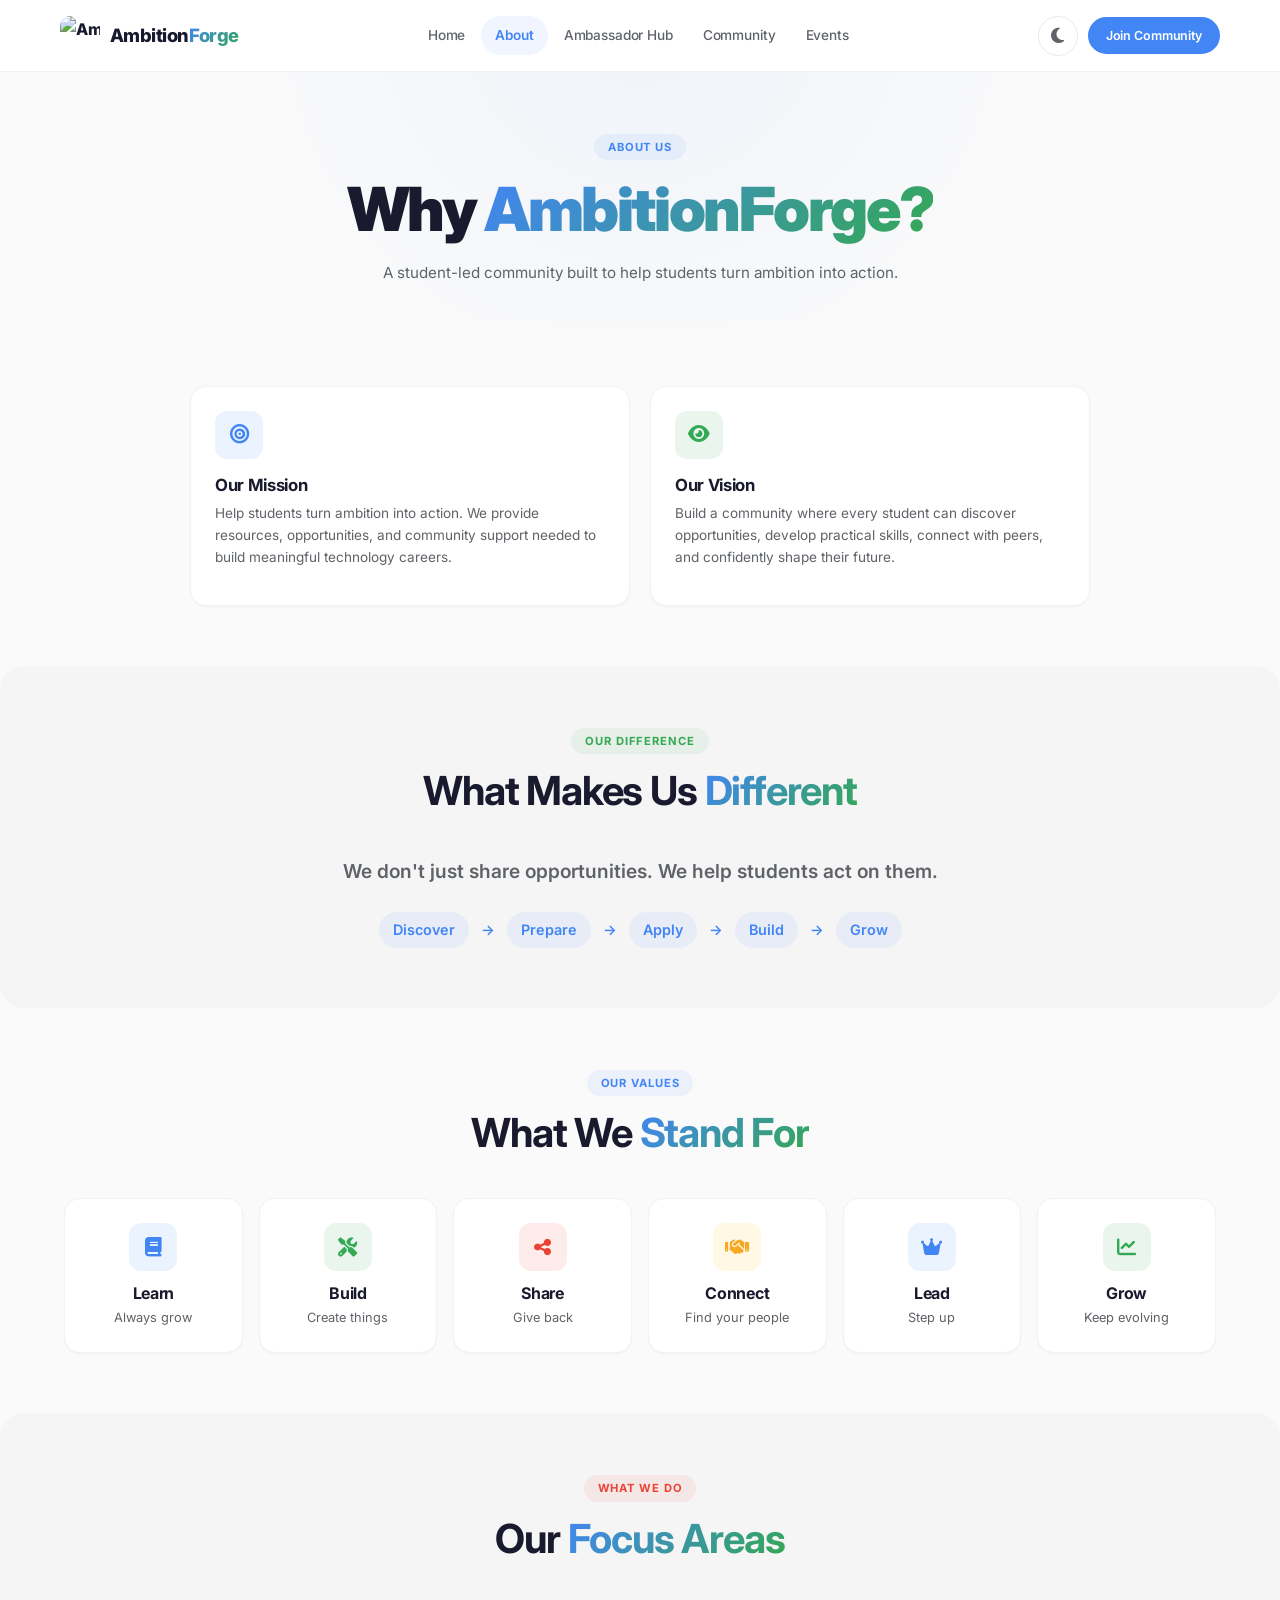
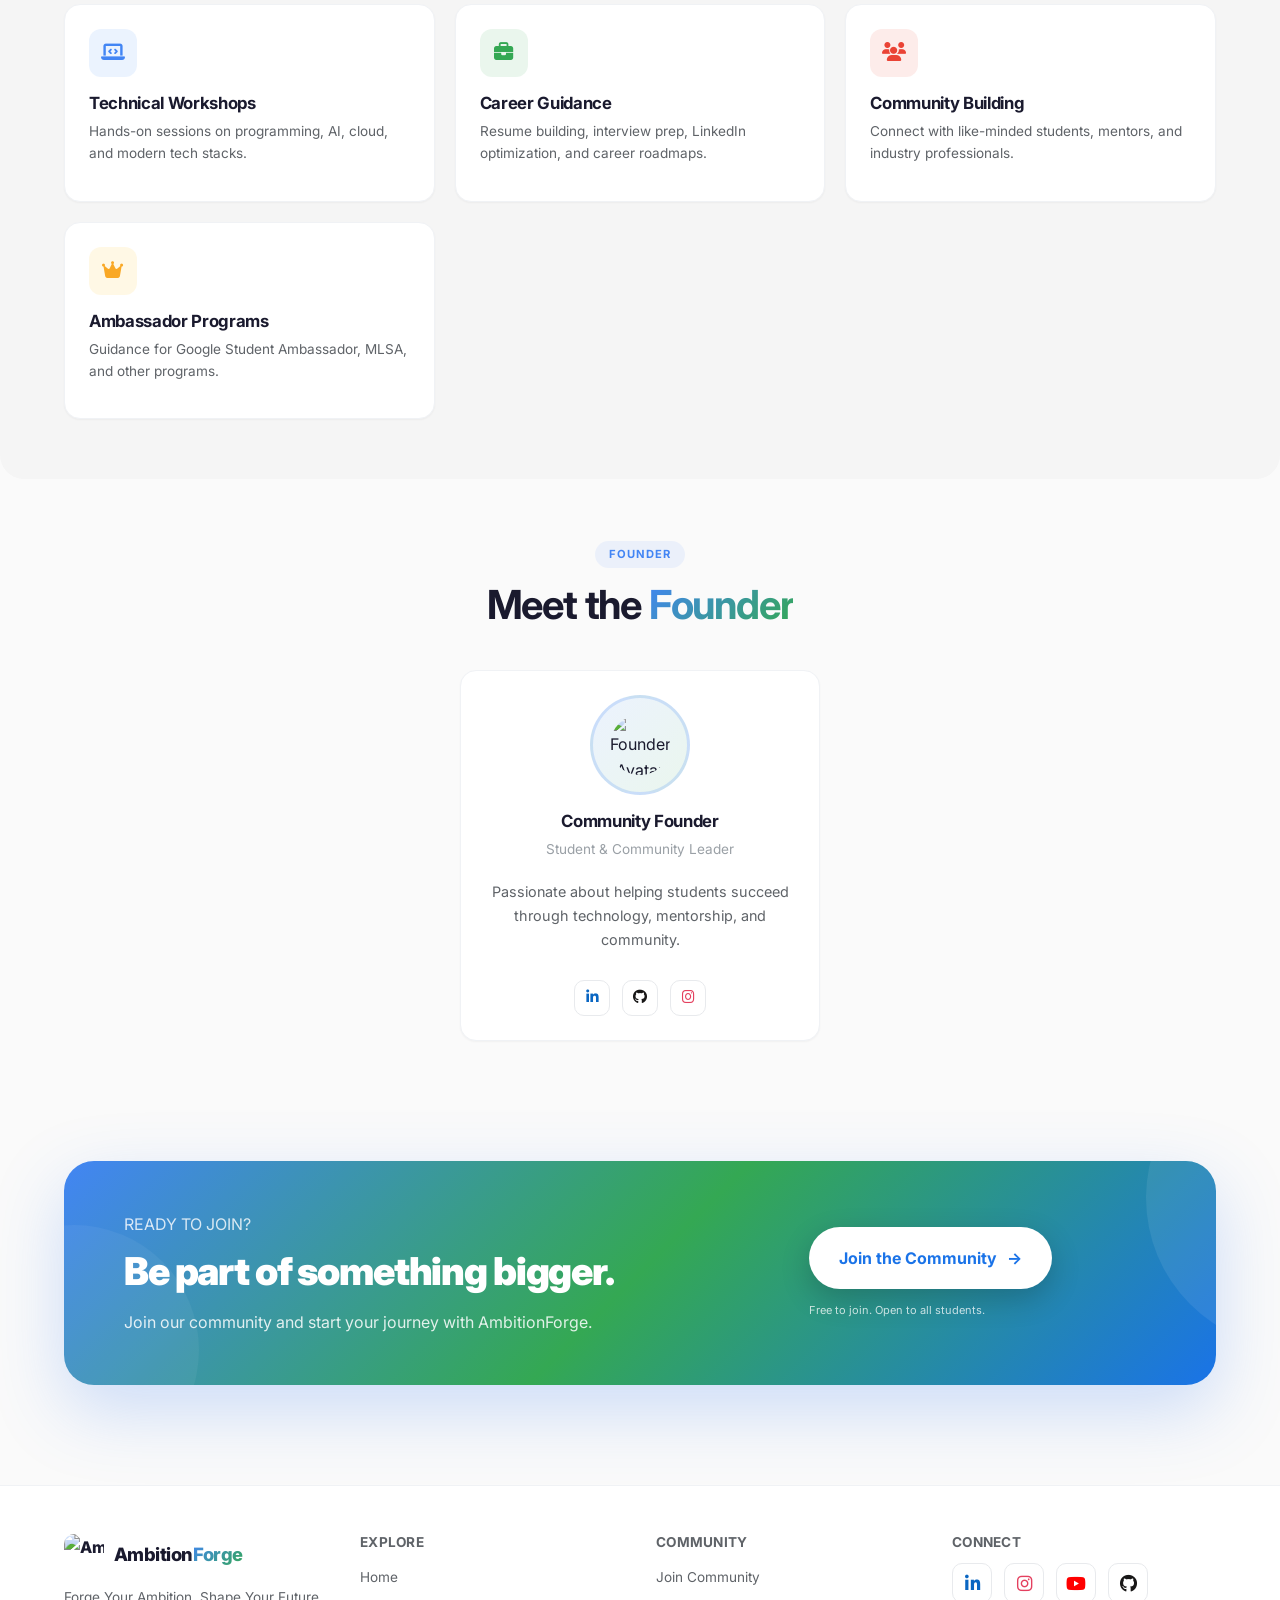
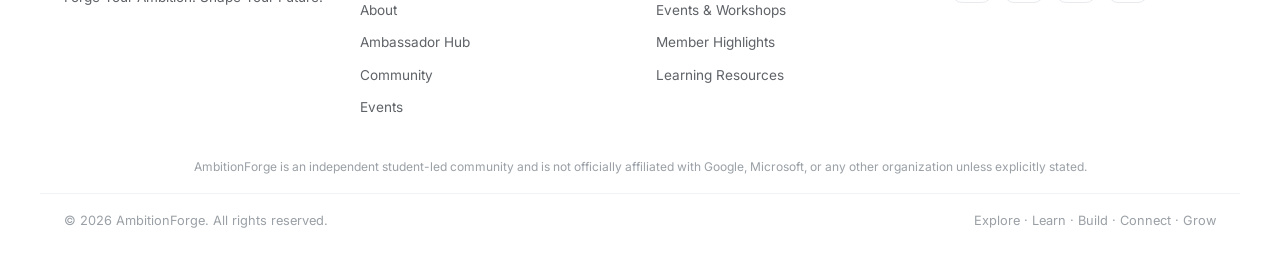
==== about.html @ d86e8b27 "Add files via upload" ====
<!DOCTYPE html>
<html lang="en" data-theme="light">

<head>
    <meta charset="UTF-8">
    <meta name="viewport" content="width=device-width, initial-scale=1.0">

    <!-- SEO Meta Tags -->
    <title>About | AmbitionForge</title>
    <meta name="description"
        content="Learn about AmbitionForge - our mission, vision, values, and how we help students turn ambition into action.">
    <meta name="keywords"
        content="about AmbitionForge, student community mission, technology education, student mentorship, community values">
    <meta name="author" content="AmbitionForge Community">
    <meta name="robots" content="index, follow">
    <meta name="theme-color" content="#4285F4">

    <!-- Open Graph -->
    <meta property="og:type" content="website">
    <meta property="og:title" content="About | AmbitionForge">
    <meta property="og:description" content="Learn about AmbitionForge - our mission, vision, and values.">
    <meta property="og:image" content="assets/logo.svg">
    <meta property="og:url" content="https://ambitionforge.com/about.html">
    <meta property="og:site_name" content="AmbitionForge">

    <!-- Twitter Card -->
    <meta name="twitter:card" content="summary_large_image">
    <meta name="twitter:title" content="About | AmbitionForge">
    <meta name="twitter:description" content="Learn about AmbitionForge - our mission, vision, and values.">
    <meta name="twitter:image" content="assets/logo.svg">

    <link rel="icon" type="image/svg+xml" href="assets/favicon.svg">
    <link rel="preconnect" href="https://fonts.googleapis.com">
    <link rel="preconnect" href="https://fonts.gstatic.com" crossorigin>
    <link href="https://fonts.googleapis.com/css2?family=Inter:wght@300;400;500;600;700;800;900&display=swap"
        rel="stylesheet">
    <link rel="stylesheet" href="https://cdnjs.cloudflare.com/ajax/libs/font-awesome/6.5.0/css/all.min.css">
    <link rel="stylesheet" href="style.css">
</head>

<body>
    <!-- Header -->
    <header class="header" id="header">
        <div class="header-inner">
            <a href="index.html" class="logo">
                <img src="assets/logo.svg" alt="AmbitionForge Logo">
                <span class="logo-text">
                    <span class="ambition">Ambition</span><span class="forge">Forge</span>
                </span>
            </a>
            <nav class="nav-desktop">
                <a href="index.html" class="nav-link">Home</a>
                <a href="about.html" class="nav-link active">About</a>
                <a href="ambassador.html" class="nav-link">Ambassador Hub</a>
                <a href="community.html" class="nav-link">Community</a>
                <a href="events.html" class="nav-link">Events</a>
            </nav>
            <div class="header-actions">
                <button class="theme-toggle" id="themeToggle" aria-label="Toggle theme">
                    <i class="fas fa-moon" id="themeIcon"></i>
                </button>
                <a href="community.html" class="btn btn-primary btn-sm">Join Community</a>
                <button class="hamburger" id="hamburger" aria-label="Toggle menu">
                    <span></span><span></span><span></span>
                </button>
            </div>
        </div>
    </header>

    <!-- Mobile Navigation -->
    <nav class="mobile-nav" id="mobileNav">
        <a href="index.html">Home</a>
        <a href="about.html">About</a>
        <a href="ambassador.html">Ambassador Hub</a>
        <a href="community.html">Community</a>
        <a href="events.html">Events</a>
        <button class="mobile-theme-toggle" id="mobileThemeToggle">
            <span id="mobileThemeText">Dark Mode</span>
            <i class="fas fa-moon" id="mobileThemeIcon"></i>
        </button>
        <a href="community.html" class="mobile-cta">Join Community</a>
    </nav>

    <!-- Main Content -->
    <main>
        <!-- Page Hero -->
        <div class="page-hero">
            <div class="container">
                <span class="section-tag blue">About Us</span>
                <h1>Why <span class="accent">AmbitionForge?</span></h1>
                <p class="section-subtitle">A student-led community built to help students turn ambition into action.
                </p>
            </div>
        </div>

        <!-- Mission & Vision -->
        <section class="section">
            <div class="container">
                <div class="card-grid"
                    style="grid-template-columns: repeat(auto-fit, minmax(300px, 1fr)); max-width: 900px; margin: 0 auto;">
                    <div class="card">
                        <div class="card-icon blue"><i class="fas fa-bullseye"></i></div>
                        <h3>Our Mission</h3>
                        <p>Help students turn ambition into action. We provide resources, opportunities, and community
                            support needed to build meaningful technology careers.</p>
                    </div>
                    <div class="card">
                        <div class="card-icon green"><i class="fas fa-eye"></i></div>
                        <h3>Our Vision</h3>
                        <p>Build a community where every student can discover opportunities, develop practical skills,
                            connect with peers, and confidently shape their future.</p>
                    </div>
                </div>
            </div>
        </section>

        <!-- What Makes Us Different -->
        <section class="section section-soft">
            <div class="container">
                <div class="section-header">
                    <span class="section-tag green">Our Difference</span>
                    <h2 class="section-title">What Makes Us <span class="accent">Different</span></h2>
                </div>
                <div class="text-center">
                    <p class="section-subtitle"
                        style="font-size:1.2rem; font-weight:600; max-width: 700px; margin: 0 auto;">
                        We don't just share opportunities. We help students act on them.
                    </p>
                    <div class="journey-strip mt-24">
                        <span>Discover</span> → <span>Prepare</span> → <span>Apply</span> → <span>Build</span> →
                        <span>Grow</span>
                    </div>
                </div>
            </div>
        </section>

        <!-- Our Values -->
        <section class="section">
            <div class="container">
                <div class="section-header">
                    <span class="section-tag blue">Our Values</span>
                    <h2 class="section-title">What We <span class="accent">Stand For</span></h2>
                </div>
                <div class="values-grid">
                    <div class="card value-card">
                        <div class="card-icon blue"><i class="fas fa-book"></i></div>
                        <h3>Learn</h3>
                        <p>Always grow</p>
                    </div>
                    <div class="card value-card">
                        <div class="card-icon green"><i class="fas fa-tools"></i></div>
                        <h3>Build</h3>
                        <p>Create things</p>
                    </div>
                    <div class="card value-card">
                        <div class="card-icon red"><i class="fas fa-share-alt"></i></div>
                        <h3>Share</h3>
                        <p>Give back</p>
                    </div>
                    <div class="card value-card">
                        <div class="card-icon yellow"><i class="fas fa-handshake"></i></div>
                        <h3>Connect</h3>
                        <p>Find your people</p>
                    </div>
                    <div class="card value-card">
                        <div class="card-icon blue"><i class="fas fa-crown"></i></div>
                        <h3>Lead</h3>
                        <p>Step up</p>
                    </div>
                    <div class="card value-card">
                        <div class="card-icon green"><i class="fas fa-chart-line"></i></div>
                        <h3>Grow</h3>
                        <p>Keep evolving</p>
                    </div>
                </div>
            </div>
        </section>

        <!-- What We Do / Focus Areas -->
        <section class="section section-soft">
            <div class="container">
                <div class="section-header">
                    <span class="section-tag red">What We Do</span>
                    <h2 class="section-title">Our <span class="accent">Focus Areas</span></h2>
                </div>
                <div class="card-grid">
                    <div class="card">
                        <div class="card-icon blue"><i class="fas fa-laptop-code"></i></div>
                        <h3>Technical Workshops</h3>
                        <p>Hands-on sessions on programming, AI, cloud, and modern tech stacks.</p>
                    </div>
                    <div class="card">
                        <div class="card-icon green"><i class="fas fa-briefcase"></i></div>
                        <h3>Career Guidance</h3>
                        <p>Resume building, interview prep, LinkedIn optimization, and career roadmaps.</p>
                    </div>
                    <div class="card">
                        <div class="card-icon red"><i class="fas fa-users"></i></div>
                        <h3>Community Building</h3>
                        <p>Connect with like-minded students, mentors, and industry professionals.</p>
                    </div>
                    <div class="card">
                        <div class="card-icon yellow"><i class="fas fa-crown"></i></div>
                        <h3>Ambassador Programs</h3>
                        <p>Guidance for Google Student Ambassador, MLSA, and other programs.</p>
                    </div>
                </div>
            </div>
        </section>

        <!-- Founder Section -->
        <section class="section">
            <div class="container">
                <div class="section-header">
                    <span class="section-tag blue">Founder</span>
                    <h2 class="section-title">Meet the <span class="accent">Founder</span></h2>
                </div>
                <div class="text-center">
                    <div class="card" style="max-width: 360px; margin: 0 auto; text-align: center;">
                        <div class="founder-avatar">
                            <img src="assets/logo.svg" alt="Founder Avatar">
                        </div>
                        <h3 class="mt-16">Community Founder</h3>
                        <p style="font-size: 0.85rem; color: var(--text-muted);">Student & Community Leader</p>
                        <p style="font-size: 0.9rem; margin-top: 8px;">
                            Passionate about helping students succeed through technology, mentorship, and community.
                        </p>
                        <div class="founder-socials mt-16">
                            <a href="#" class="social-link linkedin" aria-label="LinkedIn"><i
                                    class="fab fa-linkedin-in"></i></a>
                            <a href="#" class="social-link github" aria-label="GitHub"><i class="fab fa-github"></i></a>
                            <a href="#" class="social-link instagram" aria-label="Instagram"><i
                                    class="fab fa-instagram"></i></a>
                        </div>
                    </div>
                </div>
            </div>
        </section>

        <!-- Premium Join CTA -->
        <section class="section">
            <div class="container">
                <div class="premium-join-card">
                    <div class="premium-join-copy">
                        <span class="section-kicker" style="color: rgba(255,255,255,0.8);">READY TO JOIN?</span>
                        <h2>Be part of something bigger.</h2>
                        <p>Join our community and start your journey with AmbitionForge.</p>
                    </div>
                    <div class="premium-join-actions" style="position: relative; z-index: 1;">
                        <a href="community.html" class="premium-join-btn">
                            Join the Community
                            <span class="arrow">→</span>
                        </a>
                        <div class="premium-join-note">Free to join. Open to all students.</div>
                    </div>
                </div>
            </div>
        </section>
    </main>

    <!-- Footer -->
    <footer class="footer">
        <div class="footer-inner">
            <div class="footer-brand">
                <a href="index.html" class="logo">
                    <img src="assets/logo.svg" alt="AmbitionForge Logo">
                    <span class="logo-text">
                        <span class="ambition">Ambition</span><span class="forge">Forge</span>
                    </span>
                </a>
                <p>Forge Your Ambition. Shape Your Future.</p>
            </div>
            <div>
                <h4>Explore</h4>
                <ul class="footer-links">
                    <li><a href="index.html">Home</a></li>
                    <li><a href="about.html">About</a></li>
                    <li><a href="ambassador.html">Ambassador Hub</a></li>
                    <li><a href="community.html">Community</a></li>
                    <li><a href="events.html">Events</a></li>
                </ul>
            </div>
            <div>
                <h4>Community</h4>
                <ul class="footer-links">
                    <li><a href="community.html">Join Community</a></li>
                    <li><a href="events.html">Events & Workshops</a></li>
                    <li><a href="community.html">Member Highlights</a></li>
                    <li><a href="community.html">Learning Resources</a></li>
                </ul>
            </div>
            <div>
                <h4>Connect</h4>
                <div class="footer-socials">
                    <a href="#" class="social-link linkedin" aria-label="LinkedIn"><i
                            class="fab fa-linkedin-in"></i></a>
                    <a href="#" class="social-link instagram" aria-label="Instagram"><i
                            class="fab fa-instagram"></i></a>
                    <a href="#" class="social-link youtube" aria-label="YouTube"><i class="fab fa-youtube"></i></a>
                    <a href="#" class="social-link github" aria-label="GitHub"><i class="fab fa-github"></i></a>
                </div>
            </div>
        </div>
        <div class="footer-disclaimer">
            AmbitionForge is an independent student-led community and is not officially affiliated with Google,
            Microsoft, or any other organization unless explicitly stated.
        </div>
        <div class="footer-bottom">
            <span>&copy; 2026 AmbitionForge. All rights reserved.</span>
            <span>Explore &middot; Learn &middot; Build &middot; Connect &middot; Grow</span>
        </div>
    </footer>

    <!-- Back to Top -->
    <button class="back-to-top" id="backToTop" aria-label="Back to top">
        <i class="fas fa-arrow-up"></i>
    </button>

    <!-- Toast Container -->
    <div class="toast-container" id="toastContainer" aria-live="polite"></div>

    <!-- Modal Container -->
    <div class="modal-overlay" id="modalOverlay" role="dialog" aria-modal="true">
        <div class="modal" id="modalContent">
            <button class="modal-close" id="modalClose" aria-label="Close modal">
                <i class="fas fa-times"></i>
            </button>
            <div id="modalBody"></div>
        </div>
    </div>

    <!-- Pehle events-data.js load karo -->
    <script src="events-data.js"></script>
    <!-- Phir script.js load karo -->
    <script src="script.js"></script>
</body>

</html>
---- style.css ----
/* ============ AmbitionForge - Complete Premium Styles - FINAL ============ */
:root {
    --blue: #4285F4;
    --red: #EA4335;
    --yellow: #FBBC05;
    --green: #34A853;
    --bg: #FAFAFA;
    --surface: #FFFFFF;
    --surface-2: #F5F5F5;
    --text: #1a1a2e;
    --text-secondary: #5f6368;
    --text-muted: #9aa0a6;
    --border: #E8EAED;
    --border-soft: #F0F2F5;
    --shadow-sm: 0 1px 2px rgba(0,0,0,0.04);
    --shadow-md: 0 4px 12px rgba(0,0,0,0.06);
    --shadow-lg: 0 8px 30px rgba(0,0,0,0.08);
    --shadow-xl: 0 16px 48px rgba(0,0,0,0.1);
    --radius-sm: 8px;
    --radius: 16px;
    --radius-lg: 24px;
    --radius-full: 50px;
    --header-h: 72px;
    --header-h-scrolled: 60px;
    --transition: all 0.3s cubic-bezier(0.25,0.46,0.45,0.94);
    --transition-fast: all 0.2s ease;
    --font-sans: 'Inter', -apple-system, BlinkMacSystemFont, sans-serif;
    --max-width: 1200px;
}

[data-theme="dark"] {
    --bg: #0f1117;
    --surface: #181a20;
    --surface-2: #1e2128;
    --text: #e8eaed;
    --text-secondary: #b0b3b8;
    --text-muted: #6b7076;
    --border: #2a2d35;
    --border-soft: #252830;
    --shadow-sm: 0 1px 2px rgba(0,0,0,0.2);
    --shadow-md: 0 4px 12px rgba(0,0,0,0.3);
    --shadow-lg: 0 8px 30px rgba(0,0,0,0.4);
    --shadow-xl: 0 16px 48px rgba(0,0,0,0.5);
}

* { margin: 0; padding: 0; box-sizing: border-box; }
html { scroll-behavior: smooth; scroll-padding-top: 80px; }

body {
    font-family: var(--font-sans);
    background: var(--bg);
    color: var(--text);
    line-height: 1.65;
    overflow-x: hidden;
    min-height: 100vh;
    transition: background-color 0.3s ease, color 0.3s ease;
}

body.no-scroll { overflow: hidden; }
:focus-visible { outline: 3px solid var(--blue); outline-offset: 2px; border-radius: 4px; }
::-webkit-scrollbar { width: 6px; height: 6px; }
::-webkit-scrollbar-track { background: transparent; }
::-webkit-scrollbar-thumb { background: var(--text-muted); border-radius: 3px; }

h1, h2, h3, h4, h5, h6 { font-weight: 700; line-height: 1.25; letter-spacing: -0.02em; color: var(--text); }
h1 { font-size: clamp(2.2rem, 5vw, 3.8rem); font-weight: 900; letter-spacing: -0.04em; }
h2 { font-size: clamp(1.6rem, 3.5vw, 2.5rem); letter-spacing: -0.03em; }
h3 { font-size: clamp(1.1rem, 2.5vw, 1.5rem); letter-spacing: -0.02em; }

a { color: var(--blue); text-decoration: none; transition: var(--transition-fast); }
a:hover { color: #3367d6; }
p { color: var(--text-secondary); font-size: 0.95rem; }
button { font-family: inherit; cursor: pointer; border: none; background: none; }
input, select, textarea { font-family: inherit; font-size: 0.95rem; color: var(--text); }
.container { max-width: var(--max-width); margin: 0 auto; padding: 0 24px; }

/* ============ HEADER ============ */
.header {
    position: fixed;
    top: 0;
    left: 0;
    right: 0;
    z-index: 1000;
    background: var(--surface);
    border-bottom: 1px solid var(--border-soft);
    transition: height 0.3s ease, box-shadow 0.3s ease;
    height: var(--header-h);
    display: flex;
    align-items: center;
}

.header.scrolled { height: var(--header-h-scrolled); box-shadow: var(--shadow-md); }

.header-inner {
    max-width: var(--max-width);
    margin: 0 auto;
    padding: 0 20px;
    display: flex;
    align-items: center;
    justify-content: space-between;
    gap: 16px;
    width: 100%;
    flex-wrap: nowrap;
}

.logo { display: flex; align-items: center; gap: 10px; font-weight: 800; letter-spacing: -0.03em; color: var(--text); text-decoration: none; white-space: nowrap; flex-shrink: 0; }
.logo img { width: 40px; height: 40px; border-radius: 10px; flex-shrink: 0; transition: transform 0.3s ease; }
.logo:hover img { transform: scale(1.1) rotate(-5deg); }

.logo-text { font-weight: 800; font-size: 1.15rem; letter-spacing: -0.03em; white-space: nowrap; display: inline-flex; align-items: baseline; }
.logo-text .ambition { color: var(--text); -webkit-text-fill-color: var(--text); }
.logo-text .forge { background: linear-gradient(135deg, #4285F4 0%, #34A853 100%); -webkit-background-clip: text; -webkit-text-fill-color: transparent; background-clip: text; }
[data-theme="dark"] .logo-text .ambition { color: #e8eaed; -webkit-text-fill-color: #e8eaed; }

.nav-desktop { display: flex; align-items: center; gap: 2px; flex-wrap: nowrap; overflow-x: auto; scrollbar-width: none; }
.nav-desktop::-webkit-scrollbar { display: none; }

.nav-link { padding: 8px 14px; border-radius: var(--radius-full); font-size: 0.85rem; font-weight: 500; color: var(--text-secondary); text-decoration: none; white-space: nowrap; transition: var(--transition-fast); letter-spacing: -0.01em; }
.nav-link:hover { color: var(--text); background: var(--surface-2); }
.nav-link.active { color: var(--blue); background: rgba(66,133,244,0.08); font-weight: 600; }

.header-actions { display: flex; align-items: center; gap: 10px; flex-shrink: 0; }

.theme-toggle { width: 40px; height: 40px; min-width: 40px; border-radius: 50%; display: flex; align-items: center; justify-content: center; color: var(--text-secondary); font-size: 1.1rem; transition: var(--transition-fast); border: 1px solid var(--border); background: var(--surface); }
.theme-toggle:hover { background: var(--surface-2); color: var(--text); border-color: var(--text-muted); }

.btn { display: inline-flex; align-items: center; justify-content: center; gap: 8px; padding: 10px 20px; border-radius: var(--radius-full); font-size: 0.85rem; font-weight: 600; letter-spacing: -0.01em; text-decoration: none; cursor: pointer; transition: var(--transition); border: 2px solid transparent; white-space: nowrap; font-family: inherit; line-height: 1.4; }
.btn-primary { background: var(--blue); color: #ffffff !important; border-color: var(--blue); }
.btn-primary:hover { background: #3367d6; border-color: #3367d6; box-shadow: 0 4px 16px rgba(66,133,244,0.3); transform: translateY(-1px); color: #ffffff !important; }
.btn-outline { background: transparent; color: var(--text); border-color: var(--border); }
.btn-outline:hover { border-color: var(--text-muted); background: var(--surface-2); color: var(--text); transform: translateY(-1px); }
.btn-white { background: #ffffff; color: var(--blue) !important; border-color: #ffffff; box-shadow: 0 10px 25px rgba(32,33,36,0.15); }
.btn-white:hover { background: #f8f9fa; transform: translateY(-2px); color: var(--blue) !important; }
.btn-sm { padding: 8px 16px; font-size: 0.78rem; }
.btn-lg { padding: 14px 28px; font-size: 1rem; }

.hamburger { display: none; flex-direction: column; gap: 4px; padding: 8px; border-radius: 8px; cursor: pointer; z-index: 1001; }
.hamburger span { width: 22px; height: 2.5px; background: var(--text); border-radius: 2px; transition: var(--transition); display: block; }
.hamburger.active span:nth-child(1) { transform: rotate(45deg) translate(4px, 4px); }
.hamburger.active span:nth-child(2) { opacity: 0; }
.hamburger.active span:nth-child(3) { transform: rotate(-45deg) translate(4px, -4px); }

/* ============ MOBILE NAV ============ */
.mobile-nav { display: none; position: fixed; top: var(--header-h); left: 0; right: 0; bottom: 0; background: var(--surface); z-index: 999; padding: 20px; overflow-y: auto; transform: translateX(100%); transition: transform 0.35s cubic-bezier(0.22,1,0.36,1); border-top: 1px solid var(--border-soft); }
.mobile-nav.open { transform: translateX(0); }
.mobile-nav a { display: block; padding: 14px 16px; font-size: 1rem; font-weight: 500; color: var(--text); text-decoration: none; border-radius: var(--radius-sm); transition: var(--transition-fast); margin-bottom: 4px; }
.mobile-nav a:hover, .mobile-nav a.active { background: var(--surface-2); color: var(--blue); }
.mobile-nav .mobile-cta { background: var(--blue); color: #ffffff !important; text-align: center; font-weight: 600; margin-top: 16px; border-radius: var(--radius-full); padding: 14px 16px; }
.mobile-theme-toggle { display: flex; align-items: center; justify-content: space-between; padding: 14px 16px; font-size: 1rem; font-weight: 500; color: var(--text); border-radius: var(--radius-sm); transition: var(--transition-fast); margin-bottom: 4px; cursor: pointer; width: 100%; background: transparent; border: none; }
.mobile-theme-toggle:hover { background: var(--surface-2); color: var(--blue); }

/* ============ HERO ============ */
.hero { padding-top: calc(var(--header-h) + 80px); padding-bottom: 60px; position: relative; overflow: hidden; min-height: 80vh; display: flex; align-items: center; background: radial-gradient(circle at 83% 26%, rgba(66,133,244,0.08), transparent 28%), radial-gradient(circle at 88% 70%, rgba(52,168,83,0.06), transparent 23%); }
[data-theme="dark"] .hero { background: radial-gradient(circle at 83% 26%, rgba(66,133,244,0.06), transparent 28%), radial-gradient(circle at 88% 70%, rgba(52,168,83,0.04), transparent 23%); }

.hero-shapes { position: absolute; inset: 0; pointer-events: none; z-index: 0; overflow: hidden; }
.hero-shape { position: absolute; border-radius: 50%; opacity: 0.06; animation: shapeFloat 12s ease-in-out infinite; }
.hero-shape:nth-child(1) { width: 400px; height: 400px; background: var(--blue); top: -100px; right: -80px; }
.hero-shape:nth-child(2) { width: 300px; height: 300px; background: var(--green); bottom: -60px; left: -50px; animation-delay: -4s; }
.hero-shape:nth-child(3) { width: 180px; height: 180px; background: var(--yellow); top: 30%; right: 20%; animation-delay: -8s; opacity: 0.04; }
.hero-shape:nth-child(4) { width: 120px; height: 120px; background: var(--red); bottom: 15%; left: 30%; animation-delay: -6s; opacity: 0.04; }

@keyframes shapeFloat { 0%, 100% { transform: translateY(0) scale(1); } 50% { transform: translateY(-20px) scale(1.05); } }

.hero .container { position: relative; z-index: 1; }
.hero-grid-enhanced { display: grid; grid-template-columns: 1fr 1fr; gap: 40px; align-items: center; }
.hero-copy { text-align: left; }

.hero-label { display: inline-block; padding: 6px 16px; border-radius: var(--radius-full); font-size: 0.75rem; font-weight: 700; letter-spacing: 0.08em; text-transform: uppercase; background: rgba(66,133,244,0.08); color: var(--blue); margin-bottom: 20px; border: 1px solid rgba(66,133,244,0.15); }
.hero h1 { margin-bottom: 16px; }
.hero h1 .accent { background: linear-gradient(135deg, var(--blue), var(--green)); -webkit-background-clip: text; -webkit-text-fill-color: transparent; background-clip: text; }
.hero-subtitle { font-size: clamp(1rem, 1.5vw, 1.2rem); color: var(--text-secondary); max-width: 550px; margin-bottom: 32px; line-height: 1.7; }
.hero-actions { display: flex; gap: 16px; flex-wrap: wrap; }

.hero-proof { display: flex; align-items: center; gap: 12px; margin-top: 28px; }
.avatar-stack { display: flex; align-items: center; }
.avatar-stack span { width: 34px; height: 34px; border-radius: 50%; display: flex; align-items: center; justify-content: center; color: #fff; font-size: 10px; font-weight: 700; border: 2px solid var(--surface); margin-left: -7px; flex-shrink: 0; }
.avatar-stack span:first-child { margin-left: 0; background: var(--blue); }
.avatar-stack span:nth-child(2) { background: var(--red); }
.avatar-stack span:nth-child(3) { background: var(--green); }
.avatar-stack span:nth-child(4) { background: var(--yellow); color: #202124; width: 38px; font-size: 9px; font-weight: 800; }
.hero-proof strong, .hero-proof small { display: block; }
.hero-proof strong { font-size: 13px; }
.hero-proof small { font-size: 12px; color: var(--text-muted); }

.hero-visual { position: relative; min-height: 500px; display: flex; align-items: center; justify-content: center; }
.orbit { position: absolute; border: 1.5px solid rgba(66,133,244,0.12); border-radius: 50%; width: 440px; height: 440px; transform: rotate(-18deg); pointer-events: none; animation: orbitSlow 20s linear infinite; }
.orbit-b { width: 340px; height: 340px; border-color: rgba(52,168,83,0.1); transform: rotate(26deg); animation: orbitSlow 25s linear infinite reverse; }
@keyframes orbitSlow { from { transform: rotate(0deg); } to { transform: rotate(360deg); } }
[data-theme="dark"] .orbit { border-color: rgba(66,133,244,0.08); }
[data-theme="dark"] .orbit-b { border-color: rgba(52,168,83,0.06); }

.hero-code-card { background: linear-gradient(180deg, #1a1a2e, #202124); border-radius: 20px; padding: 0; color: #f1f3f4; font-family: 'Courier New', monospace; font-size: 15px; line-height: 1.8; max-width: 480px; width: 100%; box-shadow: 0 25px 60px rgba(0,0,0,0.25), 0 0 0 1px rgba(255,255,255,0.08); position: relative; overflow: hidden; z-index: 2; border: none; }
[data-theme="dark"] .hero-code-card { box-shadow: 0 25px 60px rgba(0,0,0,0.5), 0 0 0 1px rgba(255,255,255,0.06); }

.hero-card-top { display: flex; justify-content: space-between; align-items: center; padding: 16px 20px; border-bottom: 1px solid rgba(255,255,255,0.08); font-size: 12px; font-weight: 700; color: #b0b3b8; background: rgba(255,255,255,0.03); }
.hero-card-top span:first-child { display: flex; align-items: center; gap: 8px; color: #e8eaed; font-weight: 600; }
.hero-card-top span:first-child::before { content: ''; width: 8px; height: 8px; border-radius: 50%; background: var(--green); animation: pulse 2s infinite; }
.live-pill { display: flex; align-items: center; gap: 6px; color: var(--green); font-size: 11px; font-weight: 700; letter-spacing: 0.05em; text-transform: uppercase; }
.live-pill i { width: 6px; height: 6px; border-radius: 50%; background: var(--green); animation: pulse 1.5s infinite; }
@keyframes pulse { 0%, 100% { opacity: 1; } 50% { opacity: 0.4; } }

.hero-code-body { padding: 24px 22px; font-size: 14px; line-height: 2; letter-spacing: 0.02em; }
.code-blue { color: #8ab4f8; font-weight: 500; }
.code-red { color: #f28b82; }
.code-yellow { color: #fdd663; font-weight: 600; }
.code-green { color: #81c995; font-weight: 500; }
.code-operator { color: #dadce0; }
.code-indent { padding-left: 28px; }
.code-blank { height: 12px; }

.hero-card-bottom { display: flex; align-items: center; gap: 6px; padding: 12px 20px; font-size: 11px; color: #9aa0a6; border-top: 1px solid rgba(255,255,255,0.08); background: rgba(255,255,255,0.03); }
.mini-dot { width: 6px; height: 6px; border-radius: 50%; display: inline-block; }
.mini-dot.blue { background: var(--blue); }
.mini-dot.red { background: var(--red); }
.mini-dot.yellow { background: var(--yellow); }
.mini-dot.green { background: var(--green); }
.sync-text { margin-left: auto; font-weight: 500; color: #80868b; letter-spacing: 0.02em; }

.floating-card { position: absolute; display: flex; align-items: center; gap: 12px; background: var(--surface); border: 1px solid var(--border); border-radius: 14px; padding: 12px 14px; box-shadow: 0 10px 30px rgba(0,0,0,0.12), 0 2px 8px rgba(0,0,0,0.06); min-width: 190px; z-index: 3; animation: floatCard 5s ease-in-out infinite; backdrop-filter: blur(10px); }
[data-theme="dark"] .floating-card { background: rgba(30, 33, 40, 0.95); border-color: rgba(255,255,255,0.1); box-shadow: 0 10px 30px rgba(0,0,0,0.4); }
.floating-card-top { top: 12%; left: -2%; }
.floating-card-bottom { bottom: 10%; right: -2%; animation-delay: -2.5s; }
@keyframes floatCard { 0%, 100% { transform: translateY(0px); } 50% { transform: translateY(-10px); } }

.float-icon { width: 36px; height: 36px; border-radius: 10px; display: flex; align-items: center; justify-content: center; font-weight: 700; flex-shrink: 0; font-size: 14px; }
.float-icon.green { background: linear-gradient(135deg, #34a853, #2d8e47); color: #fff; box-shadow: 0 4px 12px rgba(52,168,83,0.3); }
.float-icon.blue { background: linear-gradient(135deg, #4285F4, #1a73e8); color: #fff; box-shadow: 0 4px 12px rgba(66,133,244,0.3); }

.floating-card strong { font-size: 12px; color: var(--text); display: block; font-weight: 700; letter-spacing: -0.01em; }
.floating-card span { font-size: 10px; color: var(--text-muted); display: block; margin-top: 1px; }

.floating-badge { position: absolute; bottom: -2%; left: 6%; background: linear-gradient(135deg, #4285F4, #34A853); color: #fff; border-radius: 999px; padding: 10px 16px; font-size: 11px; font-weight: 700; letter-spacing: 0.03em; transform: rotate(-3deg); z-index: 4; box-shadow: 0 8px 20px rgba(66,133,244,0.3); border: 2px solid rgba(255,255,255,0.3); }

/* ============ PAGE HERO ============ */
.page-hero { padding-top: calc(var(--header-h) + 60px); padding-bottom: 40px; text-align: center; background: radial-gradient(circle at 50% 0%, rgba(66,133,244,0.06), transparent 60%); }
.page-hero h1 { margin-bottom: 8px; }
.page-hero .accent { background: linear-gradient(135deg, var(--blue), var(--green)); -webkit-background-clip: text; -webkit-text-fill-color: transparent; background-clip: text; }
.page-hero .section-subtitle { margin-top: 12px; }

/* ============ STATS ============ */
.stats-strip { border-top: 1px solid var(--border-soft); border-bottom: 1px solid var(--border-soft); background: var(--surface); padding: 0; }
.stats-grid-enhanced { display: grid; grid-template-columns: repeat(4, 1fr); gap: 0; max-width: 1000px; margin: 0 auto; padding: 40px 20px; }
.stats-grid-enhanced div { text-align: center; position: relative; padding: 10px 20px; }
.stats-grid-enhanced div:not(:last-child)::after { content: ''; position: absolute; right: 0; top: 50%; transform: translateY(-50%); width: 1px; height: 50px; background: var(--border); }
.stats-grid-enhanced strong { font-size: 42px; letter-spacing: -0.04em; font-weight: 900; color: var(--text); line-height: 1.1; font-family: var(--font-sans); display: inline-flex; align-items: baseline; justify-content: center; }
.stats-grid-enhanced strong .plus { font-size: 28px; font-weight: 700; color: var(--blue); margin-left: 2px; line-height: 1; display: inline-block; }
.stats-grid-enhanced strong.text-value { font-size: 22px; font-weight: 800; letter-spacing: -0.02em; color: var(--blue); text-transform: none; }
.stats-grid-enhanced span { font-size: 11px; color: var(--text-muted); font-weight: 500; display: block; margin-top: 6px; letter-spacing: 0.08em; text-transform: uppercase; }

/* ============ SECTIONS ============ */
.section { padding: 60px 0; }
.section-soft { background: var(--surface-2); border-radius: var(--radius-lg); }
.section-header { text-align: center; margin-bottom: 40px; }
.section-tag { display: inline-block; padding: 4px 14px; border-radius: var(--radius-full); font-size: 0.7rem; font-weight: 700; letter-spacing: 0.08em; text-transform: uppercase; margin-bottom: 12px; }
.section-tag.blue { background: rgba(66,133,244,0.08); color: var(--blue); }
.section-tag.green { background: rgba(52,168,83,0.08); color: var(--green); }
.section-tag.red { background: rgba(234,67,53,0.08); color: var(--red); }
.section-tag.yellow { background: rgba(251,188,5,0.1); color: #f9a825; }
.section-title { margin-bottom: 8px; }
.section-title .accent { background: linear-gradient(135deg, var(--blue), var(--green)); -webkit-background-clip: text; -webkit-text-fill-color: transparent; background-clip: text; }
.section-subtitle { max-width: 580px; margin: 0 auto; color: var(--text-secondary); font-size: 0.95rem; }
.section-topline { display: flex; align-items: end; justify-content: space-between; gap: 20px; margin-bottom: 34px; }
.section-topline .section-title { margin-bottom: 0; }
.text-link { display: inline-flex; gap: 9px; align-items: center; margin-top: 8px; color: var(--blue); font-size: 14px; font-weight: 700; text-decoration: none; }
.text-link:hover { color: #3367d6; }
.journey-strip { display: flex; align-items: center; justify-content: center; gap: 12px; flex-wrap: wrap; font-weight: 600; font-size: 0.9rem; color: var(--blue); }
.journey-strip span { padding: 6px 14px; background: rgba(66, 133, 244, 0.08); border-radius: var(--radius-full); color: var(--blue); }

/* ============ CARDS ============ */
.card-grid { display: grid; grid-template-columns: repeat(auto-fill, minmax(280px, 1fr)); gap: 20px; }
.card { background: var(--surface); border: 1px solid var(--border-soft); border-radius: var(--radius); padding: 24px; transition: var(--transition); box-shadow: var(--shadow-sm); position: relative; display: flex; flex-direction: column; }
.card:hover { box-shadow: var(--shadow-lg); border-color: rgba(66, 133, 244, 0.3); transform: translateY(-4px); }
[data-theme="dark"] .card:hover { box-shadow: 0 8px 30px rgba(66, 133, 244, 0.15); border-color: rgba(66, 133, 244, 0.3); }
.card-icon { width: 48px; height: 48px; border-radius: 12px; display: flex; align-items: center; justify-content: center; font-size: 1.2rem; margin-bottom: 16px; flex-shrink: 0; }
.card-icon.blue { background: rgba(66,133,244,0.1); color: var(--blue); }
.card-icon.green { background: rgba(52,168,83,0.1); color: var(--green); }
.card-icon.red { background: rgba(234,67,53,0.1); color: var(--red); }
.card-icon.yellow { background: rgba(251,188,5,0.1); color: #f9a825; }
.card h3 { font-size: 1.05rem; margin-bottom: 6px; }
.card p { font-size: 0.85rem; margin-bottom: 12px; flex-grow: 1; }

.empty-state { text-align: center; padding: 60px 20px; color: var(--text-muted); background: var(--surface); border: 1px dashed var(--border); border-radius: var(--radius); width: 100%; }
.empty-state i { font-size: 3rem; margin-bottom: 16px; opacity: 0.5; color: var(--blue); }
.empty-state h3 { font-size: 1.3rem; margin-bottom: 8px; color: var(--text-secondary); }
.empty-state p { font-size: 0.9rem; color: var(--text-muted); }

/* ============ COMMUNITY ============ */
.community-grid { display: flex; flex-wrap: wrap; justify-content: center; gap: 24px; max-width: 900px; margin: 0 auto; }
.community-card { flex: 1 1 300px; max-width: 380px; min-width: 280px; display: flex; flex-direction: column; gap: 12px; background: var(--surface); border: 1px solid var(--border-soft); border-radius: var(--radius); padding: 28px; transition: var(--transition); box-shadow: var(--shadow-sm); }
.community-card:hover { box-shadow: var(--shadow-lg); border-color: var(--blue); transform: translateY(-4px); }
[data-theme="dark"] .community-card:hover { box-shadow: 0 8px 30px rgba(66, 133, 244, 0.2); border-color: rgba(66, 133, 244, 0.4); }
.community-card-header { display: flex; align-items: center; gap: 14px; margin-bottom: 4px; }
.af-logo-container { width: 52px; height: 52px; border-radius: 12px; flex-shrink: 0; display: flex; align-items: center; justify-content: center; background: rgba(66, 133, 244, 0.08); }
.af-logo-container img { width: 40px; height: 40px; border-radius: 8px; }
.cracked-card { border: 2px solid rgba(26, 26, 46, 0.15); background: linear-gradient(135deg, #f8f9fa, #eef0f5); }
[data-theme="dark"] .cracked-card { border-color: rgba(138, 180, 248, 0.2); background: linear-gradient(135deg, #1a1a2e, #181a20); }
.cracked-card:hover { border-color: #4285F4; box-shadow: 0 8px 30px rgba(66, 133, 244, 0.25); }
[data-theme="dark"] .cracked-card:hover { border-color: rgba(138, 180, 248, 0.5); box-shadow: 0 8px 30px rgba(138, 180, 248, 0.2); }
.cracked-card h3 { color: #1a1a2e; }
[data-theme="dark"] .cracked-card h3 { color: #e8eaed; }
.cracked-logo-container { width: 52px; height: 52px; border-radius: 12px; flex-shrink: 0; display: flex; align-items: center; justify-content: center; background: #1a1a2e; overflow: hidden; }
.cracked-logo-container img { width: 100%; height: 100%; object-fit: cover; border-radius: 12px; }
.community-type { display: inline-block; font-size: 0.7rem; font-weight: 700; letter-spacing: 0.05em; text-transform: uppercase; padding: 3px 10px; border-radius: var(--radius-full); margin-top: 4px; }
.community-type.af-type { color: var(--blue); background: rgba(66, 133, 244, 0.08); }
.community-type.cracked-type { color: #4285F4; background: rgba(66, 133, 244, 0.1); }
.community-meta { display: flex; gap: 16px; flex-wrap: wrap; font-size: 0.8rem; color: var(--text-muted); margin-bottom: 12px; }
.community-meta span { display: flex; align-items: center; gap: 6px; }
.community-join-btn { background: var(--blue); color: #ffffff !important; border: 2px solid var(--blue); width: 100%; display: inline-flex; align-items: center; justify-content: center; gap: 8px; padding: 12px 20px; border-radius: var(--radius-full); font-size: 0.85rem; font-weight: 600; text-decoration: none; cursor: pointer; transition: var(--transition); font-family: inherit; }
.community-join-btn:hover { background: #3367d6; border-color: #3367d6; box-shadow: 0 4px 16px rgba(66, 133, 244, 0.3); transform: translateY(-2px); color: #ffffff !important; }
.af-gradient-text { font-weight: 800; display: inline-flex; }
.af-gradient-text .ambition { color: var(--text); -webkit-text-fill-color: var(--text); }
.af-gradient-text .forge { background: linear-gradient(135deg, #4285F4 0%, #34A853 100%); -webkit-background-clip: text; -webkit-text-fill-color: transparent; background-clip: text; }
[data-theme="dark"] .af-gradient-text .ambition { color: #e8eaed; -webkit-text-fill-color: #e8eaed; }

.values-grid { display: grid; grid-template-columns: repeat(auto-fill, minmax(160px, 1fr)); gap: 16px; }
.value-card { text-align: center; display: flex; flex-direction: column; align-items: center; justify-content: center; padding: 24px 16px; min-height: 140px; }
.value-card .card-icon { margin-bottom: 12px; margin-left: auto; margin-right: auto; }
.value-card h3 { margin-bottom: 4px; font-size: 1rem; }
.value-card p { font-size: 0.8rem; margin-bottom: 0; flex-grow: 0; }

/* ============ ROADMAP ============ */
.roadmap { display: flex; flex-wrap: wrap; gap: 10px; justify-content: center; align-items: stretch; max-width: 900px; margin: 0 auto; }
.roadmap-step { background: var(--surface); border: 1px solid var(--border-soft); border-radius: var(--radius); padding: 18px 14px; text-align: center; min-width: 110px; flex: 1; max-width: 130px; transition: var(--transition); display: flex; flex-direction: column; align-items: center; }
.roadmap-step:hover { box-shadow: var(--shadow-md); transform: translateY(-2px); border-color: rgba(66,133,244,0.3); }
.roadmap-step .step-num { width: 28px; height: 28px; border-radius: 50%; background: var(--blue); color: #fff; display: flex; align-items: center; justify-content: center; font-size: 0.8rem; font-weight: 700; margin: 0 auto 8px; flex-shrink: 0; }
.roadmap-step h4 { font-size: 0.8rem; margin-bottom: 2px; color: var(--text); }
.roadmap-step p { font-size: 0.65rem; color: var(--text-muted); margin-bottom: 0; flex-grow: 0; }
.roadmap-arrow { color: var(--text-muted); font-size: 1rem; flex-shrink: 0; display: flex; align-items: center; }

/* ============ PREMIUM JOIN ============ */
.premium-join-card { display: grid; grid-template-columns: 1.3fr 0.7fr; align-items: center; gap: 40px; padding: 50px 60px; border-radius: 30px; background: linear-gradient(135deg, #4285F4 0%, #34A853 50%, #1a73e8 100%); color: #fff; box-shadow: 0 25px 70px rgba(66, 133, 244, 0.25); position: relative; overflow: hidden; }
.premium-join-card::before { content: ''; position: absolute; top: -50%; right: -20%; width: 300px; height: 300px; border-radius: 50%; background: rgba(255, 255, 255, 0.08); }
.premium-join-card::after { content: ''; position: absolute; bottom: -40%; left: -10%; width: 250px; height: 250px; border-radius: 50%; background: rgba(255, 255, 255, 0.05); }
.premium-join-copy h2 { color: #fff; margin: 10px 0 14px; font-size: clamp(1.8rem, 3vw, 2.5rem); font-weight: 900; letter-spacing: -0.03em; }
.premium-join-copy p { color: rgba(255, 255, 255, 0.85); max-width: 500px; font-size: 1rem; }
.premium-join-btn { display: inline-flex; align-items: center; justify-content: center; gap: 10px; padding: 16px 28px; border-radius: var(--radius-full); font-size: 1rem; font-weight: 700; background: #ffffff; color: #1a73e8 !important; text-decoration: none; box-shadow: 0 10px 30px rgba(0, 0, 0, 0.2); transition: var(--transition); position: relative; z-index: 1; border: 2px solid rgba(255, 255, 255, 0.3); }
.premium-join-btn:hover { background: #f8f9fa; transform: translateY(-3px); box-shadow: 0 15px 40px rgba(0, 0, 0, 0.3); color: #1557b0 !important; }
.premium-join-btn .arrow { display: inline-flex; transition: transform 0.3s ease; }
.premium-join-btn:hover .arrow { transform: translateX(4px); }
.premium-join-note { font-size: 11px; color: rgba(255, 255, 255, 0.75); margin-top: 12px; max-width: 300px; position: relative; z-index: 1; }

/* ============ FAQ ============ */
.faq-list { max-width: 800px; margin: 0 auto; display: flex; flex-direction: column; gap: 12px; }
.faq-item { background: var(--surface); border: 1px solid var(--border-soft); border-radius: var(--radius); overflow: hidden; transition: var(--transition); }
.faq-item:hover { border-color: var(--border); box-shadow: var(--shadow-sm); }
.faq-item.active { border-color: rgba(66, 133, 244, 0.3); box-shadow: var(--shadow-md); }
.faq-question { padding: 18px 20px; cursor: pointer; font-weight: 600; display: flex; justify-content: space-between; align-items: center; font-size: 0.95rem; transition: var(--transition-fast); color: var(--text); gap: 16px; }
.faq-question:hover { color: var(--blue); }
.faq-icon { font-size: 1rem; font-weight: 400; color: var(--text-muted); transition: transform 0.3s ease, background 0.3s ease, color 0.3s ease; flex-shrink: 0; width: 24px; height: 24px; display: flex; align-items: center; justify-content: center; background: var(--surface-2); border-radius: 50%; }
.faq-item.active .faq-icon { transform: rotate(45deg); background: var(--blue); color: #fff; }
.faq-answer { max-height: 0; overflow: hidden; transition: max-height 0.4s ease, padding 0.3s ease; padding: 0 20px; }
.faq-item.active .faq-answer { max-height: 200px; padding: 0 20px 18px; }
.faq-answer p { font-size: 0.85rem; color: var(--text-muted); margin-bottom: 0; }

/* ============ EVENT GRID ============ */
.event-grid-poster {
    display: grid;
    grid-template-columns: repeat(2, 1fr);
    gap: 18px;
    max-width: 900px;
    margin: 0 auto;
}

.event-grid-poster.single-event {
    grid-template-columns: 1fr !important;
    max-width: 650px !important;
}

.event-grid-poster .empty-state {
    grid-column: 1 / -1;
}

/* ============ EVENT CARD ============ */
.event-card-poster {
    display: flex;
    flex-direction: column;
    gap: 0;
    background: var(--surface);
    border: 1px solid var(--border-soft);
    border-radius: 16px;
    overflow: hidden;
    transition: var(--transition);
    box-shadow: var(--shadow-sm);
}

.event-card-poster:hover {
    box-shadow: var(--shadow-lg);
    border-color: rgba(66, 133, 244, 0.3);
    transform: translateY(-3px);
}

[data-theme="dark"] .event-card-poster:hover {
    border-color: rgba(66, 133, 244, 0.4);
    box-shadow: 0 8px 30px rgba(66, 133, 244, 0.2);
}

.event-poster-section {
    position: relative;
    width: 100%;
    height: 200px;
    background: var(--surface-2);
    overflow: hidden;
    cursor: pointer;
}

.event-poster-section img {
    width: 100%;
    height: 100%;
    object-fit: cover;
    object-position: center;
    display: block;
}

.event-poster-placeholder {
    width: 100%;
    height: 100%;
    background: linear-gradient(135deg, rgba(66,133,244,0.06), rgba(52,168,83,0.06));
    display: flex;
    align-items: center;
    justify-content: center;
    font-size: 2rem;
    color: var(--blue);
}

.event-status-badge {
    position: absolute;
    top: 10px;
    left: 10px;
    padding: 4px 12px;
    border-radius: var(--radius-full);
    font-size: 0.6rem;
    font-weight: 700;
    letter-spacing: 0.05em;
    text-transform: uppercase;
    z-index: 2;
}

.event-status-badge.upcoming { background: var(--green); color: #fff; }
.event-status-badge.past { background: var(--text-muted); color: #fff; }

.event-card-body {
    padding: 16px 18px;
    display: flex;
    flex-direction: column;
    gap: 5px;
    flex-grow: 1;
}

.event-card-body .tag {
    display: inline-block;
    border-radius: var(--radius-full);
    padding: 3px 8px;
    font-size: 0.6rem;
    font-weight: 700;
    letter-spacing: 0.05em;
    text-transform: uppercase;
    align-self: flex-start;
    margin-bottom: 2px;
}

.event-card-body .tag-blue { background: rgba(66, 133, 244, 0.12); color: #4285F4; border: 1px solid rgba(66, 133, 244, 0.2); }
.event-card-body .tag-green { background: rgba(52, 168, 83, 0.12); color: #34A853; border: 1px solid rgba(52, 168, 83, 0.2); }
.event-card-body .tag-red { background: rgba(234, 67, 53, 0.12); color: #EA4335; border: 1px solid rgba(234, 67, 53, 0.2); }
.event-card-body .tag-yellow { background: rgba(251, 188, 5, 0.12); color: #F9A825; border: 1px solid rgba(251, 188, 5, 0.2); }

[data-theme="dark"] .event-card-body .tag-blue { background: rgba(66, 133, 244, 0.15); color: #8ab4f8; border-color: rgba(66, 133, 244, 0.3); }
[data-theme="dark"] .event-card-body .tag-green { background: rgba(52, 168, 83, 0.15); color: #81c995; border-color: rgba(52, 168, 83, 0.3); }
[data-theme="dark"] .event-card-body .tag-red { background: rgba(234, 67, 53, 0.15); color: #f28b82; border-color: rgba(234, 67, 53, 0.3); }
[data-theme="dark"] .event-card-body .tag-yellow { background: rgba(251, 188, 5, 0.15); color: #fdd663; border-color: rgba(251, 188, 5, 0.3); }

.event-card-body h3 {
    font-size: 1rem;
    font-weight: 800;
    letter-spacing: -0.02em;
    margin: 0;
    color: var(--text);
    line-height: 1.3;
}

.event-card-body .event-description {
    font-size: 0.78rem;
    color: var(--text-secondary);
    line-height: 1.5;
    margin: 2px 0 4px;
    flex-grow: 1;
}

.event-details-row {
    display: flex;
    flex-wrap: wrap;
    gap: 4px;
    margin: 4px 0;
}

.event-detail-chip {
    display: inline-flex;
    align-items: center;
    gap: 4px;
    font-size: 0.7rem;
    font-weight: 400;
    color: var(--text-secondary);
    padding: 3px 8px;
    background: var(--surface-2);
    border-radius: var(--radius-full);
    white-space: nowrap;
}

.event-detail-chip i { color: var(--blue); font-size: 0.65rem; flex-shrink: 0; }

.event-divider {
    height: 1px;
    background: var(--border-soft);
    margin: 5px 0;
}

.event-form-details { margin: 4px 0; }
.event-form-section { display: flex; flex-direction: column; gap: 5px; }
.event-form-label {
    font-size: 0.75rem;
    font-weight: 700;
    color: var(--text-muted);
    text-transform: uppercase;
    letter-spacing: 0.05em;
    margin-bottom: 3px;
}
.event-form-item {
    display: flex;
    align-items: center;
    gap: 6px;
    flex-wrap: wrap;
}
.event-form-chip {
    display: inline-flex;
    align-items: center;
    gap: 5px;
    font-size: 0.85rem;
    font-weight: 600;
    color: var(--text);
    white-space: nowrap;
    overflow: hidden;
    text-overflow: ellipsis;
    max-width: calc(100% - 32px);
}
.event-form-chip i { color: var(--blue); font-size: 0.75rem; flex-shrink: 0; }

.copy-btn {
    width: 28px;
    height: 28px;
    border-radius: 50%;
    display: flex;
    align-items: center;
    justify-content: center;
    border: 1px solid var(--border);
    background: var(--surface);
    color: var(--text-muted);
    font-size: 0.7rem;
    cursor: pointer;
    transition: var(--transition-fast);
    flex-shrink: 0;
}
.copy-btn:hover {
    background: var(--blue);
    color: #fff;
    border-color: var(--blue);
    transform: scale(1.1);
}

.event-card-footer {
    display: flex;
    align-items: center;
    justify-content: space-between;
    gap: 8px;
    margin-top: auto;
    padding-top: 8px;
    border-top: 1px solid var(--border-soft);
}
.event-organizer {
    display: flex;
    align-items: center;
    gap: 4px;
    font-size: 0.7rem;
    font-weight: 600;
    color: var(--text-secondary);
    white-space: nowrap;
    overflow: hidden;
    text-overflow: ellipsis;
}
.event-organizer i { color: var(--green); flex-shrink: 0; }

/* Enroll Button - Full Width (Phone Style on All Devices) */
.enroll-btn {
    display: inline-flex;
    align-items: center;
    justify-content: center;
    gap: 4px;
    padding: 8px 16px;
    border-radius: var(--radius-full);
    background: var(--blue);
    color: #fff !important;
    font-size: 0.75rem;
    font-weight: 700;
    text-decoration: none;
    transition: var(--transition-fast);
    border: 2px solid var(--blue);
    white-space: nowrap;
    flex-shrink: 0;
    width: 100%;
}
.enroll-btn:hover {
    background: #3367d6;
    border-color: #3367d6;
    box-shadow: 0 3px 12px rgba(66, 133, 244, 0.3);
    transform: translateY(-1px);
    color: #fff !important;
}
.enroll-btn.completed {
    background: var(--surface-2);
    color: var(--text-muted) !important;
    border-color: var(--border);
    cursor: default;
    width: 100%;
}
.enroll-btn.completed:hover {
    background: var(--surface-2);
    border-color: var(--border);
    box-shadow: none;
    transform: none;
    color: var(--text-muted) !important;
}

/* Event Card Footer - Stack Layout */
.event-card-footer {
    display: flex;
    flex-direction: column;
    gap: 8px;
    margin-top: auto;
    padding-top: 8px;
    border-top: 1px solid var(--border-soft);
}
.event-organizer {
    display: flex;
    align-items: center;
    justify-content: center;
    gap: 4px;
    font-size: 0.7rem;
    font-weight: 600;
    color: var(--text-secondary);
    white-space: nowrap;
    overflow: hidden;
    text-overflow: ellipsis;
}

.poster-modal {
    position: fixed;
    inset: 0;
    z-index: 2000;
    background: rgba(0, 0, 0, 0.92);
    display: flex;
    align-items: center;
    justify-content: center;
    padding: 20px;
    cursor: pointer;
}
.poster-modal img {
    max-width: 100%;
    max-height: 90vh;
    border-radius: 12px;
    object-fit: contain;
}

/* ============ FOUNDER ============ */
.founder-avatar { width: 100px; height: 100px; border-radius: 50%; margin: 0 auto; display: flex; align-items: center; justify-content: center; background: linear-gradient(135deg, rgba(66, 133, 244, 0.1), rgba(52, 168, 83, 0.1)); border: 3px solid rgba(66, 133, 244, 0.2); }
.founder-avatar img { width: 60px; height: 60px; border-radius: 50%; object-fit: cover; }
.founder-socials { display: flex; justify-content: center; gap: 12px; }
.founder-socials .social-link { width: 36px; height: 36px; font-size: 0.9rem; }

/* ============ FOOTER ============ */
.footer { background: var(--surface); border-top: 1px solid var(--border-soft); padding: 48px 0 24px; margin-top: 40px; }
.footer-inner { max-width: var(--max-width); margin: 0 auto; padding: 0 24px; display: grid; grid-template-columns: repeat(auto-fit, minmax(200px, 1fr)); gap: 32px; margin-bottom: 32px; }
.footer-brand .logo { margin-bottom: 12px; }
.footer-brand p { font-size: 0.85rem; max-width: 280px; }
.footer h4 { font-size: 0.85rem; font-weight: 700; margin-bottom: 12px; letter-spacing: 0.02em; text-transform: uppercase; color: var(--text-secondary); }
.footer-links { list-style: none; }
.footer-links li { margin-bottom: 6px; }
.footer-links a { color: var(--text-secondary); font-size: 0.85rem; text-decoration: none; transition: var(--transition-fast); }
.footer-links a:hover { color: var(--blue); padding-left: 4px; }
.footer-socials { display: flex; gap: 12px; flex-wrap: wrap; }
.social-link { width: 40px; height: 40px; border-radius: 10px; display: flex; align-items: center; justify-content: center; font-size: 1.1rem; transition: var(--transition-fast); text-decoration: none; border: 1px solid var(--border); background: var(--surface); color: var(--text-secondary); }
.social-link:hover { transform: translateY(-3px); box-shadow: var(--shadow-md); }
.social-link.linkedin { color: #0A66C2; }
.social-link.linkedin:hover { background: #0A66C2; color: #fff; border-color: #0A66C2; }
.social-link.instagram { color: #E4405F; }
.social-link.instagram:hover { background: linear-gradient(45deg, #f09433, #e6683c, #dc2743, #cc2366, #bc1888); color: #fff; border-color: #E4405F; }
.social-link.youtube { color: #FF0000; }
.social-link.youtube:hover { background: #FF0000; color: #fff; border-color: #FF0000; }
.social-link.github { color: #181717; }
[data-theme="dark"] .social-link.github { color: #e8eaed; }
.social-link.github:hover { background: #181717; color: #fff; border-color: #181717; }
.footer-disclaimer { font-size: 0.75rem; color: var(--text-muted); line-height: 1.6; max-width: var(--max-width); margin: 0 auto 16px; padding: 0 24px; text-align: center; }
.footer-bottom { border-top: 1px solid var(--border-soft); padding-top: 16px; display: flex; justify-content: space-between; align-items: center; flex-wrap: wrap; gap: 8px; font-size: 0.8rem; color: var(--text-muted); max-width: var(--max-width); margin: 0 auto; padding-left: 24px; padding-right: 24px; }

/* ============ BACK TO TOP ============ */
.back-to-top { position: fixed; bottom: 24px; right: 24px; width: 44px; height: 44px; border-radius: 50%; background: var(--blue); color: #fff; display: flex; align-items: center; justify-content: center; font-size: 1rem; box-shadow: 0 4px 16px rgba(66,133,244,0.3); opacity: 0; visibility: hidden; transform: translateY(16px); transition: var(--transition); z-index: 900; cursor: pointer; }
.back-to-top.visible { opacity: 1; visibility: visible; transform: translateY(0); }
.back-to-top:hover { background: #3367d6; transform: translateY(-2px); }

/* ============ TOAST ============ */
.toast-container { position: fixed; bottom: 24px; right: 24px; z-index: 2000; display: flex; flex-direction: column; gap: 8px; }
.toast { background: var(--surface); border: 1px solid var(--border); border-radius: var(--radius-sm); padding: 14px 20px; font-size: 0.85rem; font-weight: 500; box-shadow: var(--shadow-lg); animation: toastIn 0.3s ease; display: flex; align-items: center; gap: 10px; max-width: 360px; }
.toast.success { border-left: 4px solid var(--green); }
.toast.error { border-left: 4px solid var(--red); }
.toast.info { border-left: 4px solid var(--blue); }
@keyframes toastIn { from { opacity: 0; transform: translateY(16px); } to { opacity: 1; transform: translateY(0); } }

/* ============ MODAL ============ */
.modal-overlay { position: fixed; inset: 0; background: rgba(0,0,0,0.4); z-index: 1500; display: flex; align-items: center; justify-content: center; opacity: 0; visibility: hidden; transition: var(--transition); padding: 20px; }
.modal-overlay.open { opacity: 1; visibility: visible; }
.modal { background: var(--surface); border-radius: var(--radius-lg); padding: 32px; max-width: 480px; width: 100%; box-shadow: var(--shadow-xl); border: 1px solid var(--border); max-height: 80vh; overflow-y: auto; transform: translateY(20px); transition: var(--transition); position: relative; }
.modal-overlay.open .modal { transform: translateY(0); }
.modal-close { position: absolute; top: 16px; right: 16px; width: 32px; height: 32px; border-radius: 50%; display: flex; align-items: center; justify-content: center; border: 1px solid var(--border); color: var(--text-secondary); font-size: 0.9rem; transition: var(--transition-fast); background: var(--surface); cursor: pointer; }
.modal-close:hover { background: var(--surface-2); color: var(--text); }
.modal h3 { margin-bottom: 12px; }
.modal p { margin-bottom: 16px; font-size: 0.9rem; }

/* ============ UTILITY ============ */
.text-center { text-align: center; }
.mt-16 { margin-top: 16px; }
.mt-24 { margin-top: 24px; }
.mt-32 { margin-top: 32px; }
.mb-16 { margin-bottom: 16px; }
.mb-24 { margin-bottom: 24px; }
.mb-32 { margin-bottom: 32px; }
.hidden { display: none !important; }

/* ============ RESPONSIVE ============ */
@media (max-width: 1024px) {
    .nav-desktop { gap: 2px; }
    .nav-link { padding: 8px 10px; font-size: 0.8rem; }
}

@media (max-width: 900px) {
    .hero-grid-enhanced { grid-template-columns: 1fr; gap: 30px; }
    .hero-copy { text-align: center; }
    .hero-subtitle { margin-left: auto; margin-right: auto; }
    .hero-actions { justify-content: center; }
    .hero-proof { justify-content: center; }
    .hero-visual { min-height: 400px; }
    .floating-card-top { left: 2%; }
    .floating-card-bottom { right: 2%; }
    .orbit { width: 380px; height: 380px; }
    .orbit-b { width: 300px; height: 300px; }
}

@media (max-width: 768px) {
    .nav-desktop { display: none; }
    .hamburger { display: flex; }
    .mobile-nav { display: block; }
    .header-inner { padding: 0 16px; gap: 12px; }
    .logo img { width: 36px; height: 36px; }
    .logo-text { font-size: 1rem; }
    .theme-toggle { width: 36px; height: 36px; min-width: 36px; font-size: 1rem; }
    .btn-sm { padding: 6px 12px; font-size: 0.75rem; }
    .header-actions { gap: 6px; }
    .hero { padding-top: calc(var(--header-h) + 40px); padding-bottom: 40px; min-height: 70vh; }
    .section { padding: 40px 0; }
    .stats-grid-enhanced { grid-template-columns: repeat(2, 1fr); gap: 24px 16px; padding: 32px 16px; }
    .stats-grid-enhanced div { padding: 8px 10px; }
    .stats-grid-enhanced div:not(:last-child)::after { display: none; }
    .stats-grid-enhanced div:nth-child(-n+2) { border-bottom: 1px solid var(--border); padding-bottom: 24px; }
    .stats-grid-enhanced div:nth-child(n+3) { padding-top: 24px; }
    .stats-grid-enhanced strong { font-size: 36px; }
    .stats-grid-enhanced strong .plus { font-size: 24px; }
    .stats-grid-enhanced strong.text-value { font-size: 20px; }
    .event-grid-poster { grid-template-columns: 1fr; max-width: 600px; }
    .event-poster-section { height: 180px; }
    .premium-join-card { grid-template-columns: 1fr; padding: 32px 24px; border-radius: 24px; text-align: center; gap: 24px; }
    .premium-join-copy p { margin: 0 auto; }
    .premium-join-note { margin: 12px auto 0; }
    .premium-join-btn { width: 100%; }
    .section-topline { flex-direction: column; align-items: flex-start; gap: 12px; }
    .community-grid { flex-direction: column; align-items: center; }
    .community-card { max-width: 100%; width: 100%; }
    .community-card-header { justify-content: center; text-align: center; }
    .community-meta { justify-content: center; }
    .roadmap { flex-direction: column; gap: 8px; }
    .roadmap-step { max-width: 100%; width: 100%; }
    .roadmap-arrow { transform: rotate(90deg); }
    .footer-inner { grid-template-columns: 1fr; gap: 24px; text-align: center; }
    .footer-brand p { margin: 0 auto; }
    .footer-socials { justify-content: center; }
    .footer-bottom { flex-direction: column; text-align: center; }
    .toast-container { bottom: 16px; right: 16px; left: 16px; }
    .toast { max-width: 100%; }
    .orbit { width: 300px; height: 300px; }
    .orbit-b { width: 240px; height: 240px; }
}

@media (max-width: 480px) {
    .hero h1 { font-size: 1.8rem; }
    .hero-actions { flex-direction: column; align-items: center; }
    .btn { width: 100%; justify-content: center; }
    .section-title { font-size: 1.4rem; }
    .stats-grid-enhanced strong { font-size: 28px; }
    .stats-grid-enhanced strong .plus { font-size: 20px; }
    .stats-grid-enhanced strong.text-value { font-size: 18px; }
    .modal { padding: 24px 16px; }
    .container { padding: 0 16px; }
    .header-inner { padding: 0 12px; }
    .logo-text { font-size: 0.95rem; }
    .theme-toggle { width: 32px; height: 32px; min-width: 32px; font-size: 0.9rem; }
    .btn-sm { padding: 5px 10px; font-size: 0.7rem; }
    .event-poster-section { height: 160px; }
    .event-form-chip { font-size: 0.8rem; }
    .event-form-label { font-size: 0.7rem; }
    .premium-join-card { padding: 28px 20px; border-radius: 20px; gap: 20px; }
    .premium-join-copy h2 { font-size: 24px; }
    .premium-join-copy p { font-size: 13px; }
    .section-kicker { font-size: 10px; letter-spacing: 0.1em; }
    .faq-question { font-size: 0.9rem; padding: 14px 16px; }
    .faq-answer p { font-size: 0.8rem; }
    .faq-answer { padding: 0 16px; }
    .faq-item.active .faq-answer { padding: 0 16px 14px; }
    .values-grid { grid-template-columns: repeat(2, 1fr); gap: 8px; }
    .orbit { width: 250px; height: 250px; }
    .orbit-b { width: 200px; height: 200px; }
}

@media (max-width: 360px) {
    .logo img { width: 32px; height: 32px; }
    .logo-text { font-size: 0.9rem; }
    .hero h1 { font-size: 1.5rem; }
    .btn { font-size: 0.75rem; padding: 8px 14px; }
    .section-tag { font-size: 0.6rem; }
    .theme-toggle { width: 30px; height: 30px; min-width: 30px; font-size: 0.8rem; }
    .header-actions { gap: 4px; }
    .stats-grid-enhanced strong { font-size: 24px; }
    .values-grid { grid-template-columns: 1fr 1fr; gap: 8px; }
}
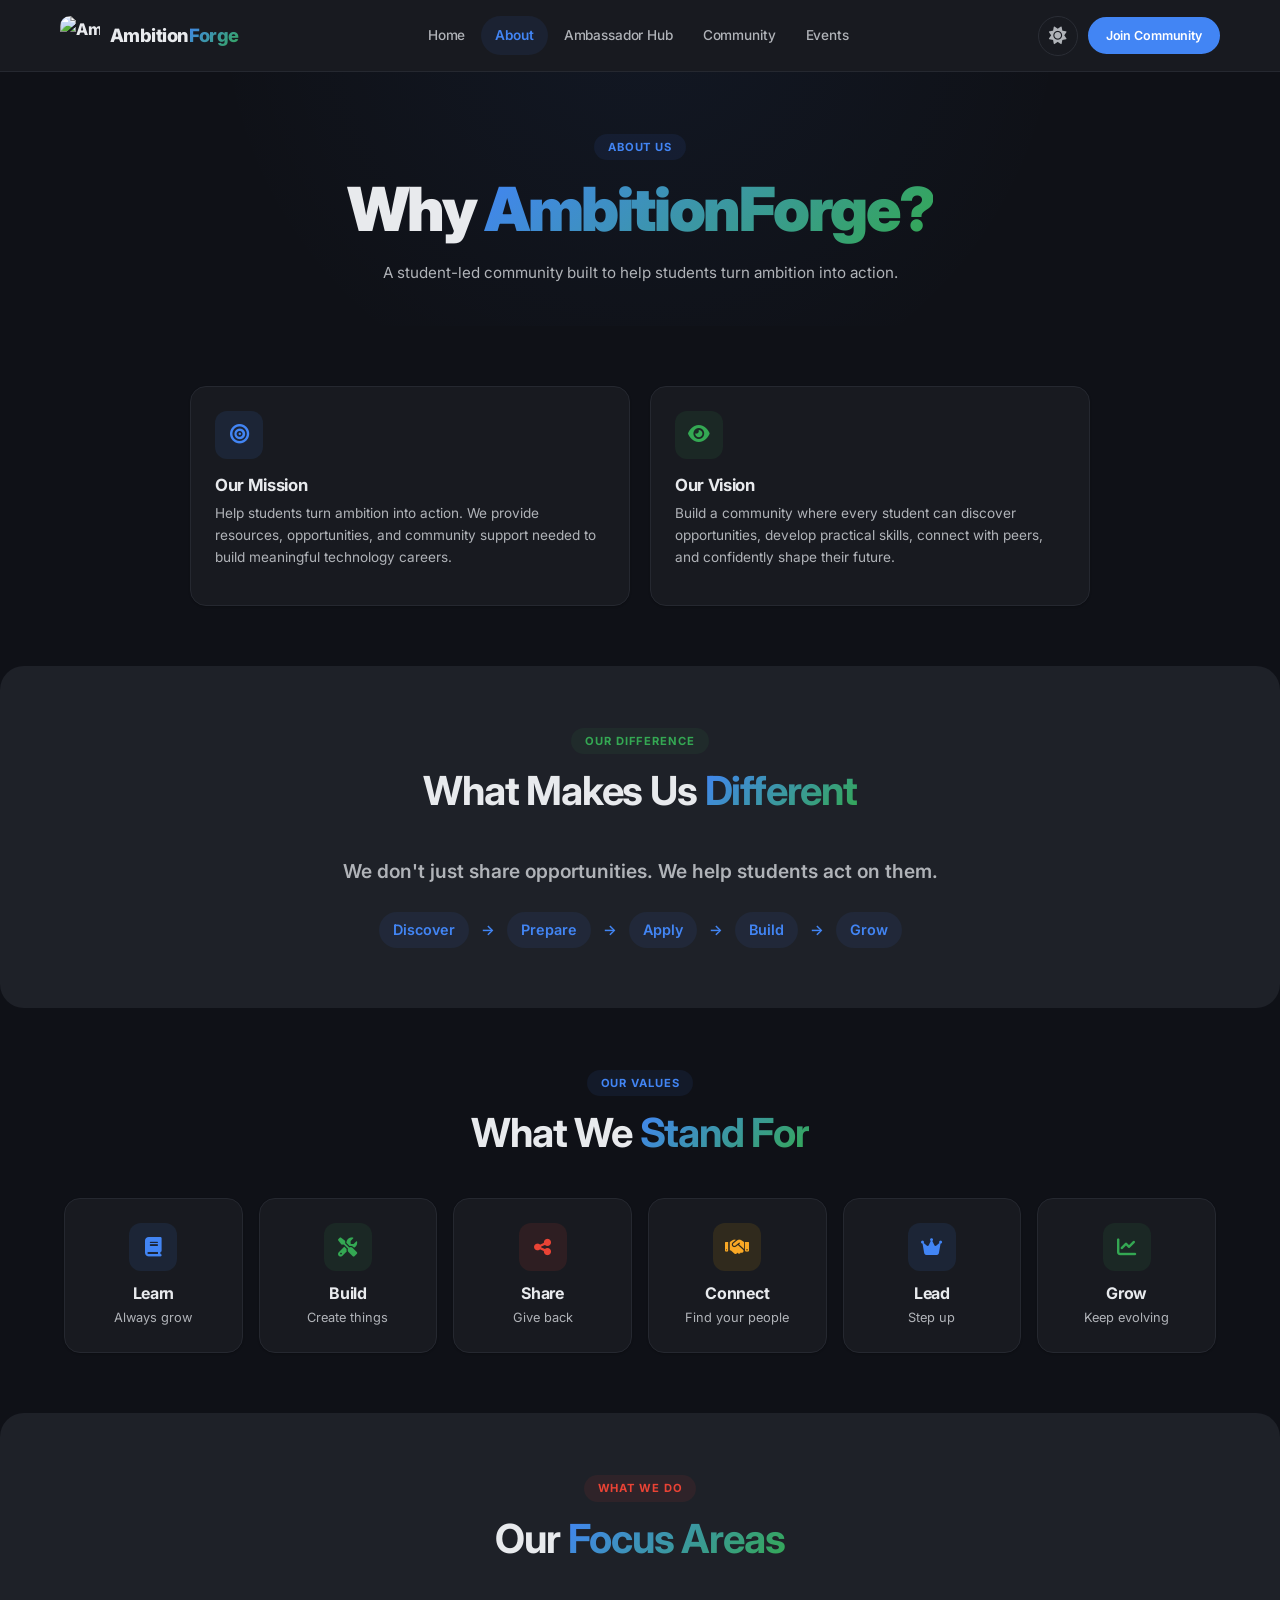
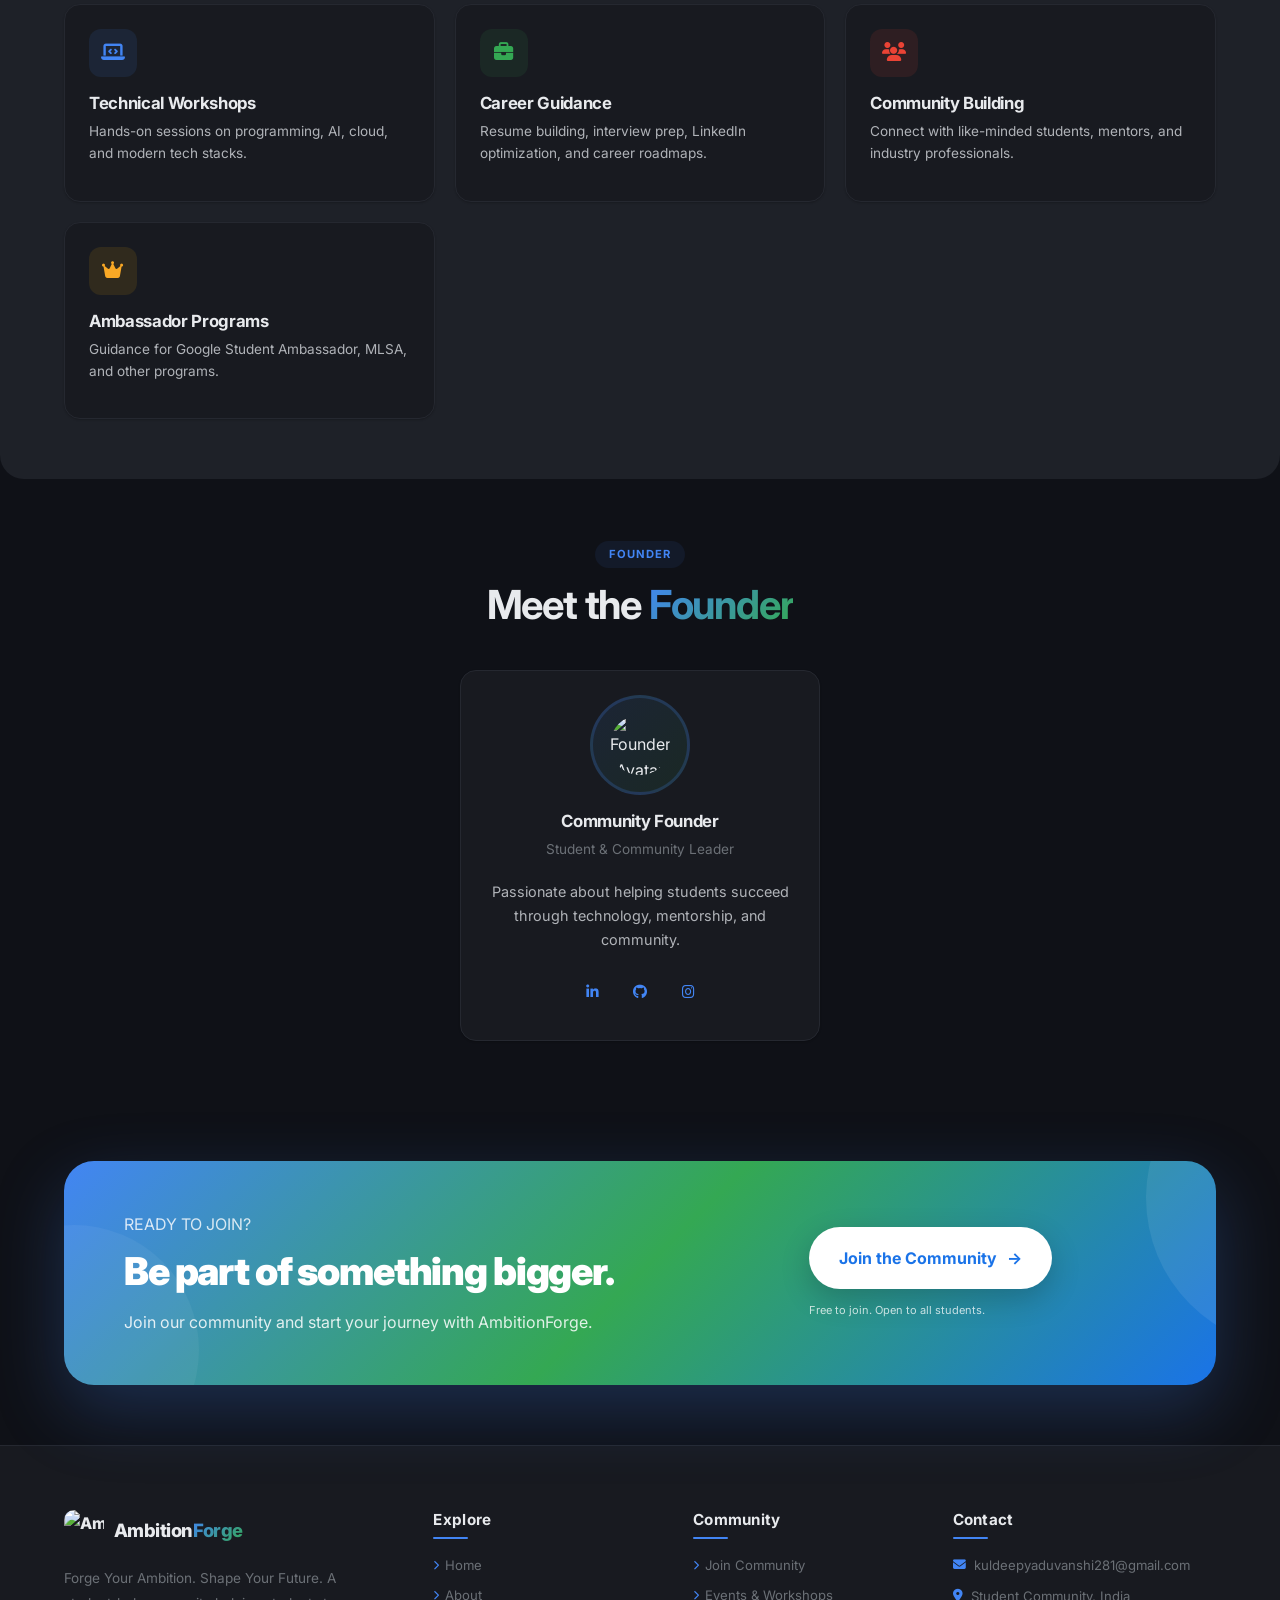
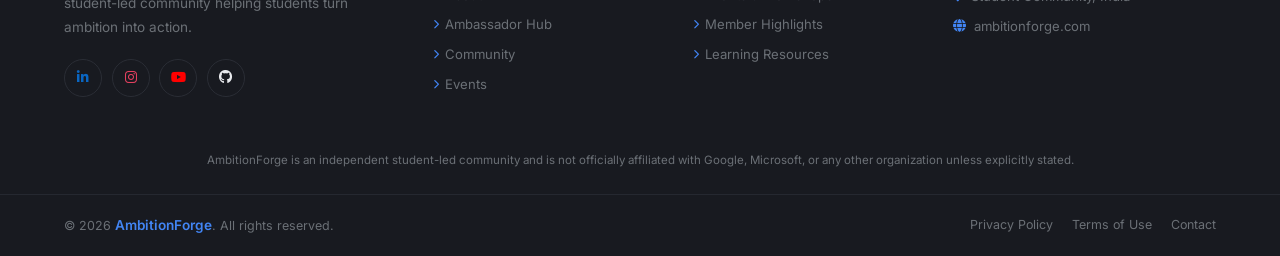
==== commit f3d1587a: "Add files via upload" ====
--- a/about.html
+++ b/about.html
@@ -1,5 +1,5 @@
 <!DOCTYPE html>
-<html lang="en" data-theme="light">
+<html lang="en" data-theme="dark">
 
 <head>
     <meta charset="UTF-8">
@@ -260,57 +260,97 @@
 
     <!-- Footer -->
     <footer class="footer">
-        <div class="footer-inner">
-            <div class="footer-brand">
-                <a href="index.html" class="logo">
-                    <img src="assets/logo.svg" alt="AmbitionForge Logo">
-                    <span class="logo-text">
-                        <span class="ambition">Ambition</span><span class="forge">Forge</span>
-                    </span>
-                </a>
-                <p>Forge Your Ambition. Shape Your Future.</p>
-            </div>
-            <div>
-                <h4>Explore</h4>
-                <ul class="footer-links">
-                    <li><a href="index.html">Home</a></li>
-                    <li><a href="about.html">About</a></li>
-                    <li><a href="ambassador.html">Ambassador Hub</a></li>
-                    <li><a href="community.html">Community</a></li>
-                    <li><a href="events.html">Events</a></li>
-                </ul>
-            </div>
-            <div>
-                <h4>Community</h4>
-                <ul class="footer-links">
-                    <li><a href="community.html">Join Community</a></li>
-                    <li><a href="events.html">Events & Workshops</a></li>
-                    <li><a href="community.html">Member Highlights</a></li>
-                    <li><a href="community.html">Learning Resources</a></li>
-                </ul>
-            </div>
-            <div>
-                <h4>Connect</h4>
-                <div class="footer-socials">
-                    <a href="#" class="social-link linkedin" aria-label="LinkedIn"><i
-                            class="fab fa-linkedin-in"></i></a>
-                    <a href="#" class="social-link instagram" aria-label="Instagram"><i
-                            class="fab fa-instagram"></i></a>
-                    <a href="#" class="social-link youtube" aria-label="YouTube"><i class="fab fa-youtube"></i></a>
-                    <a href="#" class="social-link github" aria-label="GitHub"><i class="fab fa-github"></i></a>
-                </div>
-            </div>
-        </div>
+        <div class="footer-top">
+            <div class="footer-grid">
+                <!-- Brand Section -->
+                <div class="footer-logo">
+                    <a href="index.html" class="logo">
+                        <img src="assets/logo.svg" alt="AmbitionForge Logo">
+                        <span class="logo-text">
+                            <span class="ambition">Ambition</span><span class="forge">Forge</span>
+                        </span>
+                    </a>
+                    <p class="footer-description">Forge Your Ambition. Shape Your Future. A student-led community
+                        helping students turn ambition into action.</p>
+                    <div class="footer-social">
+                        <a href="#" class="footer-social-link linkedin" aria-label="LinkedIn" title="LinkedIn">
+                            <i class="fab fa-linkedin-in"></i>
+                        </a>
+                        <a href="#" class="footer-social-link instagram" aria-label="Instagram" title="Instagram">
+                            <i class="fab fa-instagram"></i>
+                        </a>
+                        <a href="#" class="footer-social-link youtube" aria-label="YouTube" title="YouTube">
+                            <i class="fab fa-youtube"></i>
+                        </a>
+                        <a href="#" class="footer-social-link github" aria-label="GitHub" title="GitHub">
+                            <i class="fab fa-github"></i>
+                        </a>
+                    </div>
+                </div>
+
+                <!-- Explore Links -->
+                <div class="footer-links">
+                    <h4>Explore</h4>
+                    <ul>
+                        <li><a href="index.html"><i class="fas fa-chevron-right"></i> Home</a></li>
+                        <li><a href="about.html"><i class="fas fa-chevron-right"></i> About</a></li>
+                        <li><a href="ambassador.html"><i class="fas fa-chevron-right"></i> Ambassador Hub</a></li>
+                        <li><a href="community.html"><i class="fas fa-chevron-right"></i> Community</a></li>
+                        <li><a href="events.html"><i class="fas fa-chevron-right"></i> Events</a></li>
+                    </ul>
+                </div>
+
+                <!-- Community Links -->
+                <div class="footer-links">
+                    <h4>Community</h4>
+                    <ul>
+                        <li><a href="community.html"><i class="fas fa-chevron-right"></i> Join Community</a></li>
+                        <li><a href="events.html"><i class="fas fa-chevron-right"></i> Events & Workshops</a></li>
+                        <li><a href="community.html"><i class="fas fa-chevron-right"></i> Member Highlights</a></li>
+                        <li><a href="community.html"><i class="fas fa-chevron-right"></i> Learning Resources</a></li>
+                    </ul>
+                </div>
+
+                <!-- Contact Section -->
+                <div class="footer-contact">
+                    <h4>Contact</h4>
+                    <ul>
+                        <li>
+                            <i class="fas fa-envelope"></i>
+                            <span>kuldeepyaduvanshi281@gmail.com</span>
+                        </li>
+                        <li>
+                            <i class="fas fa-map-marker-alt"></i>
+                            <span>Student Community, India</span>
+                        </li>
+                        <li>
+                            <i class="fas fa-globe"></i>
+                            <span>ambitionforge.com</span>
+                        </li>
+                    </ul>
+                </div>
+            </div>
+        </div>
+
+        <!-- Disclaimer -->
         <div class="footer-disclaimer">
             AmbitionForge is an independent student-led community and is not officially affiliated with Google,
             Microsoft, or any other organization unless explicitly stated.
         </div>
+
+        <!-- Bottom Bar -->
         <div class="footer-bottom">
-            <span>&copy; 2026 AmbitionForge. All rights reserved.</span>
-            <span>Explore &middot; Learn &middot; Build &middot; Connect &middot; Grow</span>
+            <div class="footer-bottom-content">
+                <span class="copyright">&copy; 2026 <span class="footer-brand-name">AmbitionForge</span>. All rights
+                    reserved.</span>
+                <div class="footer-bottom-links">
+                    <a href="#">Privacy Policy</a>
+                    <a href="#">Terms of Use</a>
+                    <a href="community.html">Contact</a>
+                </div>
+            </div>
         </div>
     </footer>
-
     <!-- Back to Top -->
     <button class="back-to-top" id="backToTop" aria-label="Back to top">
         <i class="fas fa-arrow-up"></i>
--- a/style.css
+++ b/style.css
@@ -4,18 +4,18 @@
     --red: #EA4335;
     --yellow: #FBBC05;
     --green: #34A853;
-    --bg: #FAFAFA;
+    --bg: #F5F7FA;
     --surface: #FFFFFF;
-    --surface-2: #F5F5F5;
+    --surface-2: #EEF1F5;
     --text: #1a1a2e;
-    --text-secondary: #5f6368;
-    --text-muted: #9aa0a6;
-    --border: #E8EAED;
-    --border-soft: #F0F2F5;
-    --shadow-sm: 0 1px 2px rgba(0,0,0,0.04);
-    --shadow-md: 0 4px 12px rgba(0,0,0,0.06);
-    --shadow-lg: 0 8px 30px rgba(0,0,0,0.08);
-    --shadow-xl: 0 16px 48px rgba(0,0,0,0.1);
+    --text-secondary: #4a5568;
+    --text-muted: #718096;
+    --border: #D1D5DB;
+    --border-soft: #E5E7EB;
+    --shadow-sm: 0 1px 2px rgba(0,0,0,0.05);
+    --shadow-md: 0 4px 12px rgba(0,0,0,0.08);
+    --shadow-lg: 0 8px 30px rgba(0,0,0,0.1);
+    --shadow-xl: 0 16px 48px rgba(0,0,0,0.12);
     --radius-sm: 8px;
     --radius: 16px;
     --radius-lg: 24px;
@@ -229,8 +229,6 @@
 
 .floating-card strong { font-size: 12px; color: var(--text); display: block; font-weight: 700; letter-spacing: -0.01em; }
 .floating-card span { font-size: 10px; color: var(--text-muted); display: block; margin-top: 1px; }
-
-.floating-badge { position: absolute; bottom: -2%; left: 6%; background: linear-gradient(135deg, #4285F4, #34A853); color: #fff; border-radius: 999px; padding: 10px 16px; font-size: 11px; font-weight: 700; letter-spacing: 0.03em; transform: rotate(-3deg); z-index: 4; box-shadow: 0 8px 20px rgba(66,133,244,0.3); border: 2px solid rgba(255,255,255,0.3); }
 
 /* ============ PAGE HERO ============ */
 .page-hero { padding-top: calc(var(--header-h) + 60px); padding-bottom: 40px; text-align: center; background: radial-gradient(circle at 50% 0%, rgba(66,133,244,0.06), transparent 60%); }
@@ -354,320 +352,58 @@
 .faq-answer p { font-size: 0.85rem; color: var(--text-muted); margin-bottom: 0; }
 
 /* ============ EVENT GRID ============ */
-.event-grid-poster {
-    display: grid;
-    grid-template-columns: repeat(2, 1fr);
-    gap: 18px;
-    max-width: 900px;
-    margin: 0 auto;
-}
-
-.event-grid-poster.single-event {
-    grid-template-columns: 1fr !important;
-    max-width: 650px !important;
-}
-
-.event-grid-poster .empty-state {
-    grid-column: 1 / -1;
-}
+.event-grid-poster { display: grid; grid-template-columns: repeat(2, 1fr); gap: 18px; max-width: 900px; margin: 0 auto; }
+.event-grid-poster.single-event { grid-template-columns: 1fr !important; max-width: 650px !important; }
+.event-grid-poster .empty-state { grid-column: 1 / -1; }
 
 /* ============ EVENT CARD ============ */
-.event-card-poster {
-    display: flex;
-    flex-direction: column;
-    gap: 0;
-    background: var(--surface);
-    border: 1px solid var(--border-soft);
-    border-radius: 16px;
-    overflow: hidden;
-    transition: var(--transition);
-    box-shadow: var(--shadow-sm);
-}
-
-.event-card-poster:hover {
-    box-shadow: var(--shadow-lg);
-    border-color: rgba(66, 133, 244, 0.3);
-    transform: translateY(-3px);
-}
-
-[data-theme="dark"] .event-card-poster:hover {
-    border-color: rgba(66, 133, 244, 0.4);
-    box-shadow: 0 8px 30px rgba(66, 133, 244, 0.2);
-}
-
-.event-poster-section {
-    position: relative;
-    width: 100%;
-    height: 200px;
-    background: var(--surface-2);
-    overflow: hidden;
-    cursor: pointer;
-}
-
-.event-poster-section img {
-    width: 100%;
-    height: 100%;
-    object-fit: cover;
-    object-position: center;
-    display: block;
-}
-
-.event-poster-placeholder {
-    width: 100%;
-    height: 100%;
-    background: linear-gradient(135deg, rgba(66,133,244,0.06), rgba(52,168,83,0.06));
-    display: flex;
-    align-items: center;
-    justify-content: center;
-    font-size: 2rem;
-    color: var(--blue);
-}
-
-.event-status-badge {
-    position: absolute;
-    top: 10px;
-    left: 10px;
-    padding: 4px 12px;
-    border-radius: var(--radius-full);
-    font-size: 0.6rem;
-    font-weight: 700;
-    letter-spacing: 0.05em;
-    text-transform: uppercase;
-    z-index: 2;
-}
-
-.event-status-badge.upcoming { background: var(--green); color: #fff; }
-.event-status-badge.past { background: var(--text-muted); color: #fff; }
-
-.event-card-body {
-    padding: 16px 18px;
-    display: flex;
-    flex-direction: column;
-    gap: 5px;
-    flex-grow: 1;
-}
-
-.event-card-body .tag {
-    display: inline-block;
-    border-radius: var(--radius-full);
-    padding: 3px 8px;
-    font-size: 0.6rem;
-    font-weight: 700;
-    letter-spacing: 0.05em;
-    text-transform: uppercase;
-    align-self: flex-start;
-    margin-bottom: 2px;
-}
-
+.event-card-poster { display: flex; flex-direction: column; gap: 0; background: var(--surface); border: 1px solid var(--border-soft); border-radius: 16px; overflow: hidden; transition: var(--transition); box-shadow: var(--shadow-sm); }
+.event-card-poster:hover { box-shadow: var(--shadow-lg); border-color: rgba(66, 133, 244, 0.3); transform: translateY(-3px); }
+[data-theme="dark"] .event-card-poster:hover { border-color: rgba(66, 133, 244, 0.4); box-shadow: 0 8px 30px rgba(66, 133, 244, 0.2); }
+
+.event-poster-section { position: relative; width: 100%; height: 200px; background: var(--surface-2); overflow: hidden; cursor: pointer; }
+.event-poster-section img { width: 100%; height: 100%; object-fit: cover; object-position: center; display: block; }
+.event-poster-placeholder { width: 100%; height: 100%; background: linear-gradient(135deg, rgba(66,133,244,0.06), rgba(52,168,83,0.06)); display: flex; align-items: center; justify-content: center; font-size: 2rem; color: var(--blue); }
+
+.event-card-body { padding: 16px 18px; display: flex; flex-direction: column; gap: 5px; flex-grow: 1; }
+.event-card-body .tag { display: inline-block; border-radius: var(--radius-full); padding: 3px 8px; font-size: 0.6rem; font-weight: 700; letter-spacing: 0.05em; text-transform: uppercase; align-self: flex-start; margin-bottom: 2px; }
 .event-card-body .tag-blue { background: rgba(66, 133, 244, 0.12); color: #4285F4; border: 1px solid rgba(66, 133, 244, 0.2); }
 .event-card-body .tag-green { background: rgba(52, 168, 83, 0.12); color: #34A853; border: 1px solid rgba(52, 168, 83, 0.2); }
 .event-card-body .tag-red { background: rgba(234, 67, 53, 0.12); color: #EA4335; border: 1px solid rgba(234, 67, 53, 0.2); }
 .event-card-body .tag-yellow { background: rgba(251, 188, 5, 0.12); color: #F9A825; border: 1px solid rgba(251, 188, 5, 0.2); }
-
 [data-theme="dark"] .event-card-body .tag-blue { background: rgba(66, 133, 244, 0.15); color: #8ab4f8; border-color: rgba(66, 133, 244, 0.3); }
 [data-theme="dark"] .event-card-body .tag-green { background: rgba(52, 168, 83, 0.15); color: #81c995; border-color: rgba(52, 168, 83, 0.3); }
 [data-theme="dark"] .event-card-body .tag-red { background: rgba(234, 67, 53, 0.15); color: #f28b82; border-color: rgba(234, 67, 53, 0.3); }
 [data-theme="dark"] .event-card-body .tag-yellow { background: rgba(251, 188, 5, 0.15); color: #fdd663; border-color: rgba(251, 188, 5, 0.3); }
 
-.event-card-body h3 {
-    font-size: 1rem;
-    font-weight: 800;
-    letter-spacing: -0.02em;
-    margin: 0;
-    color: var(--text);
-    line-height: 1.3;
-}
-
-.event-card-body .event-description {
-    font-size: 0.78rem;
-    color: var(--text-secondary);
-    line-height: 1.5;
-    margin: 2px 0 4px;
-    flex-grow: 1;
-}
-
-.event-details-row {
-    display: flex;
-    flex-wrap: wrap;
-    gap: 4px;
-    margin: 4px 0;
-}
-
-.event-detail-chip {
-    display: inline-flex;
-    align-items: center;
-    gap: 4px;
-    font-size: 0.7rem;
-    font-weight: 400;
-    color: var(--text-secondary);
-    padding: 3px 8px;
-    background: var(--surface-2);
-    border-radius: var(--radius-full);
-    white-space: nowrap;
-}
-
+.event-card-body h3 { font-size: 1rem; font-weight: 800; letter-spacing: -0.02em; margin: 0; color: var(--text); line-height: 1.3; }
+.event-card-body .event-description { font-size: 0.78rem; color: var(--text-secondary); line-height: 1.5; margin: 2px 0 4px; flex-grow: 1; }
+.event-details-row { display: flex; flex-wrap: wrap; gap: 4px; margin: 4px 0; }
+.event-detail-chip { display: inline-flex; align-items: center; gap: 4px; font-size: 0.7rem; font-weight: 400; color: var(--text-secondary); padding: 3px 8px; background: var(--surface-2); border-radius: var(--radius-full); white-space: nowrap; }
 .event-detail-chip i { color: var(--blue); font-size: 0.65rem; flex-shrink: 0; }
-
-.event-divider {
-    height: 1px;
-    background: var(--border-soft);
-    margin: 5px 0;
-}
+.event-divider { height: 1px; background: var(--border-soft); margin: 5px 0; }
 
 .event-form-details { margin: 4px 0; }
 .event-form-section { display: flex; flex-direction: column; gap: 5px; }
-.event-form-label {
-    font-size: 0.75rem;
-    font-weight: 700;
-    color: var(--text-muted);
-    text-transform: uppercase;
-    letter-spacing: 0.05em;
-    margin-bottom: 3px;
-}
-.event-form-item {
-    display: flex;
-    align-items: center;
-    gap: 6px;
-    flex-wrap: wrap;
-}
-.event-form-chip {
-    display: inline-flex;
-    align-items: center;
-    gap: 5px;
-    font-size: 0.85rem;
-    font-weight: 600;
-    color: var(--text);
-    white-space: nowrap;
-    overflow: hidden;
-    text-overflow: ellipsis;
-    max-width: calc(100% - 32px);
-}
+.event-form-label { font-size: 0.75rem; font-weight: 700; color: var(--text-muted); text-transform: uppercase; letter-spacing: 0.05em; margin-bottom: 3px; }
+.event-form-item { display: flex; align-items: center; gap: 6px; flex-wrap: wrap; }
+.event-form-chip { display: inline-flex; align-items: center; gap: 5px; font-size: 0.85rem; font-weight: 600; color: var(--text); white-space: nowrap; overflow: hidden; text-overflow: ellipsis; max-width: calc(100% - 32px); }
 .event-form-chip i { color: var(--blue); font-size: 0.75rem; flex-shrink: 0; }
 
-.copy-btn {
-    width: 28px;
-    height: 28px;
-    border-radius: 50%;
-    display: flex;
-    align-items: center;
-    justify-content: center;
-    border: 1px solid var(--border);
-    background: var(--surface);
-    color: var(--text-muted);
-    font-size: 0.7rem;
-    cursor: pointer;
-    transition: var(--transition-fast);
-    flex-shrink: 0;
-}
-.copy-btn:hover {
-    background: var(--blue);
-    color: #fff;
-    border-color: var(--blue);
-    transform: scale(1.1);
-}
-
-.event-card-footer {
-    display: flex;
-    align-items: center;
-    justify-content: space-between;
-    gap: 8px;
-    margin-top: auto;
-    padding-top: 8px;
-    border-top: 1px solid var(--border-soft);
-}
-.event-organizer {
-    display: flex;
-    align-items: center;
-    gap: 4px;
-    font-size: 0.7rem;
-    font-weight: 600;
-    color: var(--text-secondary);
-    white-space: nowrap;
-    overflow: hidden;
-    text-overflow: ellipsis;
-}
+.copy-btn { width: 28px; height: 28px; border-radius: 50%; display: flex; align-items: center; justify-content: center; border: 1px solid var(--border); background: var(--surface); color: var(--text-muted); font-size: 0.7rem; cursor: pointer; transition: var(--transition-fast); flex-shrink: 0; }
+.copy-btn:hover { background: var(--blue); color: #fff; border-color: var(--blue); transform: scale(1.1); }
+
+.event-card-footer { display: flex; flex-direction: column; gap: 8px; margin-top: auto; padding-top: 8px; border-top: 1px solid var(--border-soft); }
+.event-organizer { display: flex; align-items: center; justify-content: center; gap: 4px; font-size: 0.7rem; font-weight: 600; color: var(--text-secondary); white-space: nowrap; overflow: hidden; text-overflow: ellipsis; }
 .event-organizer i { color: var(--green); flex-shrink: 0; }
 
-/* Enroll Button - Full Width (Phone Style on All Devices) */
-.enroll-btn {
-    display: inline-flex;
-    align-items: center;
-    justify-content: center;
-    gap: 4px;
-    padding: 8px 16px;
-    border-radius: var(--radius-full);
-    background: var(--blue);
-    color: #fff !important;
-    font-size: 0.75rem;
-    font-weight: 700;
-    text-decoration: none;
-    transition: var(--transition-fast);
-    border: 2px solid var(--blue);
-    white-space: nowrap;
-    flex-shrink: 0;
-    width: 100%;
-}
-.enroll-btn:hover {
-    background: #3367d6;
-    border-color: #3367d6;
-    box-shadow: 0 3px 12px rgba(66, 133, 244, 0.3);
-    transform: translateY(-1px);
-    color: #fff !important;
-}
-.enroll-btn.completed {
-    background: var(--surface-2);
-    color: var(--text-muted) !important;
-    border-color: var(--border);
-    cursor: default;
-    width: 100%;
-}
-.enroll-btn.completed:hover {
-    background: var(--surface-2);
-    border-color: var(--border);
-    box-shadow: none;
-    transform: none;
-    color: var(--text-muted) !important;
-}
-
-/* Event Card Footer - Stack Layout */
-.event-card-footer {
-    display: flex;
-    flex-direction: column;
-    gap: 8px;
-    margin-top: auto;
-    padding-top: 8px;
-    border-top: 1px solid var(--border-soft);
-}
-.event-organizer {
-    display: flex;
-    align-items: center;
-    justify-content: center;
-    gap: 4px;
-    font-size: 0.7rem;
-    font-weight: 600;
-    color: var(--text-secondary);
-    white-space: nowrap;
-    overflow: hidden;
-    text-overflow: ellipsis;
-}
-
-.poster-modal {
-    position: fixed;
-    inset: 0;
-    z-index: 2000;
-    background: rgba(0, 0, 0, 0.92);
-    display: flex;
-    align-items: center;
-    justify-content: center;
-    padding: 20px;
-    cursor: pointer;
-}
-.poster-modal img {
-    max-width: 100%;
-    max-height: 90vh;
-    border-radius: 12px;
-    object-fit: contain;
-}
+.enroll-btn { display: inline-flex; align-items: center; justify-content: center; gap: 4px; padding: 8px 16px; border-radius: var(--radius-full); background: var(--blue); color: #fff !important; font-size: 0.75rem; font-weight: 700; text-decoration: none; transition: var(--transition-fast); border: 2px solid var(--blue); white-space: nowrap; flex-shrink: 0; width: 100%; }
+.enroll-btn:hover { background: #3367d6; border-color: #3367d6; box-shadow: 0 3px 12px rgba(66, 133, 244, 0.3); transform: translateY(-1px); color: #fff !important; }
+.enroll-btn.completed { background: var(--surface-2); color: var(--text-muted) !important; border-color: var(--border); cursor: default; width: 100%; }
+.enroll-btn.completed:hover { background: var(--surface-2); border-color: var(--border); box-shadow: none; transform: none; color: var(--text-muted) !important; }
+
+.poster-modal { position: fixed; inset: 0; z-index: 2000; background: rgba(0, 0, 0, 0.92); display: flex; align-items: center; justify-content: center; padding: 20px; cursor: pointer; }
+.poster-modal img { max-width: 100%; max-height: 90vh; border-radius: 12px; object-fit: contain; }
 
 /* ============ FOUNDER ============ */
 .founder-avatar { width: 100px; height: 100px; border-radius: 50%; margin: 0 auto; display: flex; align-items: center; justify-content: center; background: linear-gradient(135deg, rgba(66, 133, 244, 0.1), rgba(52, 168, 83, 0.1)); border: 3px solid rgba(66, 133, 244, 0.2); }
@@ -675,30 +411,363 @@
 .founder-socials { display: flex; justify-content: center; gap: 12px; }
 .founder-socials .social-link { width: 36px; height: 36px; font-size: 0.9rem; }
 
-/* ============ FOOTER ============ */
-.footer { background: var(--surface); border-top: 1px solid var(--border-soft); padding: 48px 0 24px; margin-top: 40px; }
-.footer-inner { max-width: var(--max-width); margin: 0 auto; padding: 0 24px; display: grid; grid-template-columns: repeat(auto-fit, minmax(200px, 1fr)); gap: 32px; margin-bottom: 32px; }
-.footer-brand .logo { margin-bottom: 12px; }
-.footer-brand p { font-size: 0.85rem; max-width: 280px; }
-.footer h4 { font-size: 0.85rem; font-weight: 700; margin-bottom: 12px; letter-spacing: 0.02em; text-transform: uppercase; color: var(--text-secondary); }
-.footer-links { list-style: none; }
-.footer-links li { margin-bottom: 6px; }
-.footer-links a { color: var(--text-secondary); font-size: 0.85rem; text-decoration: none; transition: var(--transition-fast); }
-.footer-links a:hover { color: var(--blue); padding-left: 4px; }
-.footer-socials { display: flex; gap: 12px; flex-wrap: wrap; }
-.social-link { width: 40px; height: 40px; border-radius: 10px; display: flex; align-items: center; justify-content: center; font-size: 1.1rem; transition: var(--transition-fast); text-decoration: none; border: 1px solid var(--border); background: var(--surface); color: var(--text-secondary); }
-.social-link:hover { transform: translateY(-3px); box-shadow: var(--shadow-md); }
-.social-link.linkedin { color: #0A66C2; }
-.social-link.linkedin:hover { background: #0A66C2; color: #fff; border-color: #0A66C2; }
-.social-link.instagram { color: #E4405F; }
-.social-link.instagram:hover { background: linear-gradient(45deg, #f09433, #e6683c, #dc2743, #cc2366, #bc1888); color: #fff; border-color: #E4405F; }
-.social-link.youtube { color: #FF0000; }
-.social-link.youtube:hover { background: #FF0000; color: #fff; border-color: #FF0000; }
-.social-link.github { color: #181717; }
-[data-theme="dark"] .social-link.github { color: #e8eaed; }
-.social-link.github:hover { background: #181717; color: #fff; border-color: #181717; }
-.footer-disclaimer { font-size: 0.75rem; color: var(--text-muted); line-height: 1.6; max-width: var(--max-width); margin: 0 auto 16px; padding: 0 24px; text-align: center; }
-.footer-bottom { border-top: 1px solid var(--border-soft); padding-top: 16px; display: flex; justify-content: space-between; align-items: center; flex-wrap: wrap; gap: 8px; font-size: 0.8rem; color: var(--text-muted); max-width: var(--max-width); margin: 0 auto; padding-left: 24px; padding-right: 24px; }
+/* ============ FOOTER - Premium Final ============ */
+.footer {
+    background: var(--surface);
+    border-top: 1px solid var(--border-soft);
+}
+
+.footer-top {
+    padding: 4rem 0 3rem;
+}
+
+.footer-grid {
+    max-width: var(--max-width);
+    margin: 0 auto;
+    padding: 0 24px;
+    display: grid;
+    grid-template-columns: 1.5fr 1fr 1fr 1.2fr;
+    gap: 2.5rem;
+}
+
+.footer-logo .logo {
+    margin-bottom: 1rem;
+    display: flex;
+    align-items: center;
+    gap: 10px;
+}
+
+.footer-logo .logo img {
+    width: 40px;
+    height: 40px;
+    border-radius: 10px;
+}
+
+.footer-logo .logo-text {
+    font-weight: 800;
+    font-size: 1.15rem;
+    letter-spacing: -0.03em;
+    white-space: nowrap;
+    display: inline-flex;
+    align-items: baseline;
+}
+
+.footer-logo .logo-text .ambition {
+    color: var(--text);
+    -webkit-text-fill-color: var(--text);
+}
+
+.footer-logo .logo-text .forge {
+    background: linear-gradient(135deg, #4285F4 0%, #34A853 100%);
+    -webkit-background-clip: text;
+    -webkit-text-fill-color: transparent;
+    background-clip: text;
+}
+
+[data-theme="dark"] .footer-logo .logo-text .ambition {
+    color: #e8eaed;
+    -webkit-text-fill-color: #e8eaed;
+}
+
+.footer-description {
+    color: var(--text-muted);
+    font-size: 0.85rem;
+    line-height: 1.8;
+    margin-bottom: 1.2rem;
+    max-width: 300px;
+}
+
+.footer-social {
+    display: flex;
+    gap: 0.6rem;
+}
+
+.footer-social-link {
+    width: 38px;
+    height: 38px;
+    background: var(--surface);
+    border-radius: 50%;
+    display: flex;
+    align-items: center;
+    justify-content: center;
+    color: var(--text-secondary);
+    text-decoration: none;
+    transition: all 0.3s ease;
+    font-size: 0.85rem;
+    border: 1px solid var(--border);
+}
+
+.footer-social-link.linkedin { color: #0A66C2; }
+.footer-social-link.linkedin:hover {
+    background: #0A66C2;
+    color: #fff;
+    border-color: #0A66C2;
+    box-shadow: 0 4px 12px rgba(10, 102, 194, 0.3);
+    transform: translateY(-3px);
+}
+
+.footer-social-link.instagram { color: #E4405F; }
+.footer-social-link.instagram:hover {
+    background: linear-gradient(45deg, #f09433, #e6683c, #dc2743, #cc2366, #bc1888);
+    color: #fff;
+    border-color: transparent;
+    box-shadow: 0 4px 12px rgba(220, 39, 67, 0.3);
+    transform: translateY(-3px);
+}
+
+.footer-social-link.youtube { color: #FF0000; }
+.footer-social-link.youtube:hover {
+    background: #FF0000;
+    color: #fff;
+    border-color: #FF0000;
+    box-shadow: 0 4px 12px rgba(255, 0, 0, 0.3);
+    transform: translateY(-3px);
+}
+
+.footer-social-link.github { color: #181717; }
+.footer-social-link.github:hover {
+    background: #181717;
+    color: #fff;
+    border-color: #181717;
+    box-shadow: 0 4px 12px rgba(24, 23, 23, 0.3);
+    transform: translateY(-3px);
+}
+
+[data-theme="dark"] .footer-social-link.github { color: #e8eaed; }
+[data-theme="dark"] .footer-social-link.github:hover {
+    background: #e8eaed;
+    color: #181717;
+    border-color: #e8eaed;
+    box-shadow: 0 4px 12px rgba(232, 234, 237, 0.3);
+}
+
+.footer-links h4,
+.footer-contact h4 {
+    color: var(--text);
+    margin-bottom: 1rem;
+    font-size: 0.95rem;
+    position: relative;
+    padding-bottom: 0.6rem;
+    font-weight: 700;
+    letter-spacing: 0.02em;
+}
+
+.footer-links h4::after,
+.footer-contact h4::after {
+    content: '';
+    position: absolute;
+    bottom: 0;
+    left: 0;
+    width: 35px;
+    height: 2.5px;
+    background: var(--blue);
+    border-radius: 2px;
+}
+
+.footer-links ul,
+.footer-contact ul {
+    list-style: none;
+}
+
+.footer-links li {
+    margin-bottom: 0.5rem;
+}
+
+.footer-links a {
+    color: var(--text-muted);
+    text-decoration: none;
+    font-size: 0.82rem;
+    display: flex;
+    align-items: center;
+    gap: 6px;
+    transition: all 0.3s ease;
+}
+
+.footer-links a:hover {
+    color: var(--blue);
+    transform: translateX(4px);
+}
+
+.footer-links a i {
+    font-size: 0.6rem;
+    color: var(--blue);
+}
+
+.footer-contact li {
+    display: flex;
+    align-items: flex-start;
+    gap: 8px;
+    color: var(--text-muted);
+    margin-bottom: 0.6rem;
+    font-size: 0.82rem;
+    line-height: 1.6;
+}
+
+.footer-contact li i {
+    color: var(--blue);
+    margin-top: 4px;
+    font-size: 0.8rem;
+    flex-shrink: 0;
+}
+
+.footer-disclaimer {
+    font-size: 0.72rem;
+    color: var(--text-muted);
+    line-height: 1.6;
+    max-width: var(--max-width);
+    margin: 0 auto 1.5rem;
+    padding: 0 24px;
+    text-align: center;
+}
+
+.footer-bottom {
+    border-top: 1px solid var(--border-soft);
+    padding: 1.2rem 0;
+}
+
+.footer-bottom-content {
+    max-width: var(--max-width);
+    margin: 0 auto;
+    padding: 0 24px;
+    display: flex;
+    justify-content: space-between;
+    align-items: center;
+    flex-wrap: wrap;
+    gap: 0.8rem;
+}
+
+.copyright {
+    color: var(--text-muted);
+    font-size: 0.78rem;
+}
+
+.footer-brand-name {
+    color: var(--blue);
+    font-weight: 600;
+    font-size: 0.85rem;
+}
+
+.footer-bottom-links {
+    display: flex;
+    gap: 1.2rem;
+}
+
+.footer-bottom-links a {
+    color: var(--text-muted);
+    text-decoration: none;
+    font-size: 0.78rem;
+    transition: color 0.3s ease;
+}
+
+.footer-bottom-links a:hover {
+    color: var(--blue);
+}
+
+/* Mobile Responsive */
+@media (max-width: 1024px) {
+    .footer-grid {
+        grid-template-columns: 1fr 1fr;
+        gap: 2rem;
+    }
+    
+    .footer-logo {
+        grid-column: 1 / -1;
+    }
+}
+
+@media (max-width: 768px) {
+    .footer-top {
+        padding: 2.5rem 0 2rem;
+    }
+    
+    .footer-grid {
+        grid-template-columns: 1fr 1fr;
+        gap: 1.5rem;
+        padding: 0 16px;
+    }
+    
+    .footer-logo {
+        grid-column: 1 / -1;
+        text-align: center;
+    }
+    
+    .footer-logo .logo {
+        justify-content: center;
+    }
+    
+    .footer-description {
+        margin: 0 auto 1rem;
+        text-align: center;
+    }
+    
+    .footer-social {
+        justify-content: center;
+    }
+    
+    .footer-links h4,
+    .footer-contact h4 {
+        text-align: center;
+    }
+    
+    .footer-links h4::after,
+    .footer-contact h4::after {
+        left: 50%;
+        transform: translateX(-50%);
+    }
+    
+    .footer-links ul,
+    .footer-contact ul {
+        text-align: center;
+    }
+    
+    .footer-links a {
+        justify-content: center;
+    }
+    
+    .footer-links a:hover {
+        transform: translateX(0);
+    }
+    
+    .footer-contact li {
+        justify-content: center;
+    }
+    
+    .footer-disclaimer {
+        padding: 0 16px;
+        font-size: 0.68rem;
+    }
+    
+    .footer-bottom-content {
+        flex-direction: column;
+        text-align: center;
+        padding: 0 16px;
+        gap: 0.5rem;
+    }
+    
+    .footer-bottom-links {
+        justify-content: center;
+        flex-wrap: wrap;
+        gap: 0.8rem;
+    }
+}
+
+@media (max-width: 480px) {
+    .footer-grid {
+        grid-template-columns: 1fr;
+        gap: 1.2rem;
+    }
+    
+    .footer-links h4,
+    .footer-contact h4 {
+        margin-bottom: 0.6rem;
+    }
+    
+    .footer-social-link {
+        width: 34px;
+        height: 34px;
+        font-size: 0.75rem;
+    }
+}
 
 /* ============ BACK TO TOP ============ */
 .back-to-top { position: fixed; bottom: 24px; right: 24px; width: 44px; height: 44px; border-radius: 50%; background: var(--blue); color: #fff; display: flex; align-items: center; justify-content: center; font-size: 1rem; box-shadow: 0 4px 16px rgba(66,133,244,0.3); opacity: 0; visibility: hidden; transform: translateY(16px); transition: var(--transition); z-index: 900; cursor: pointer; }
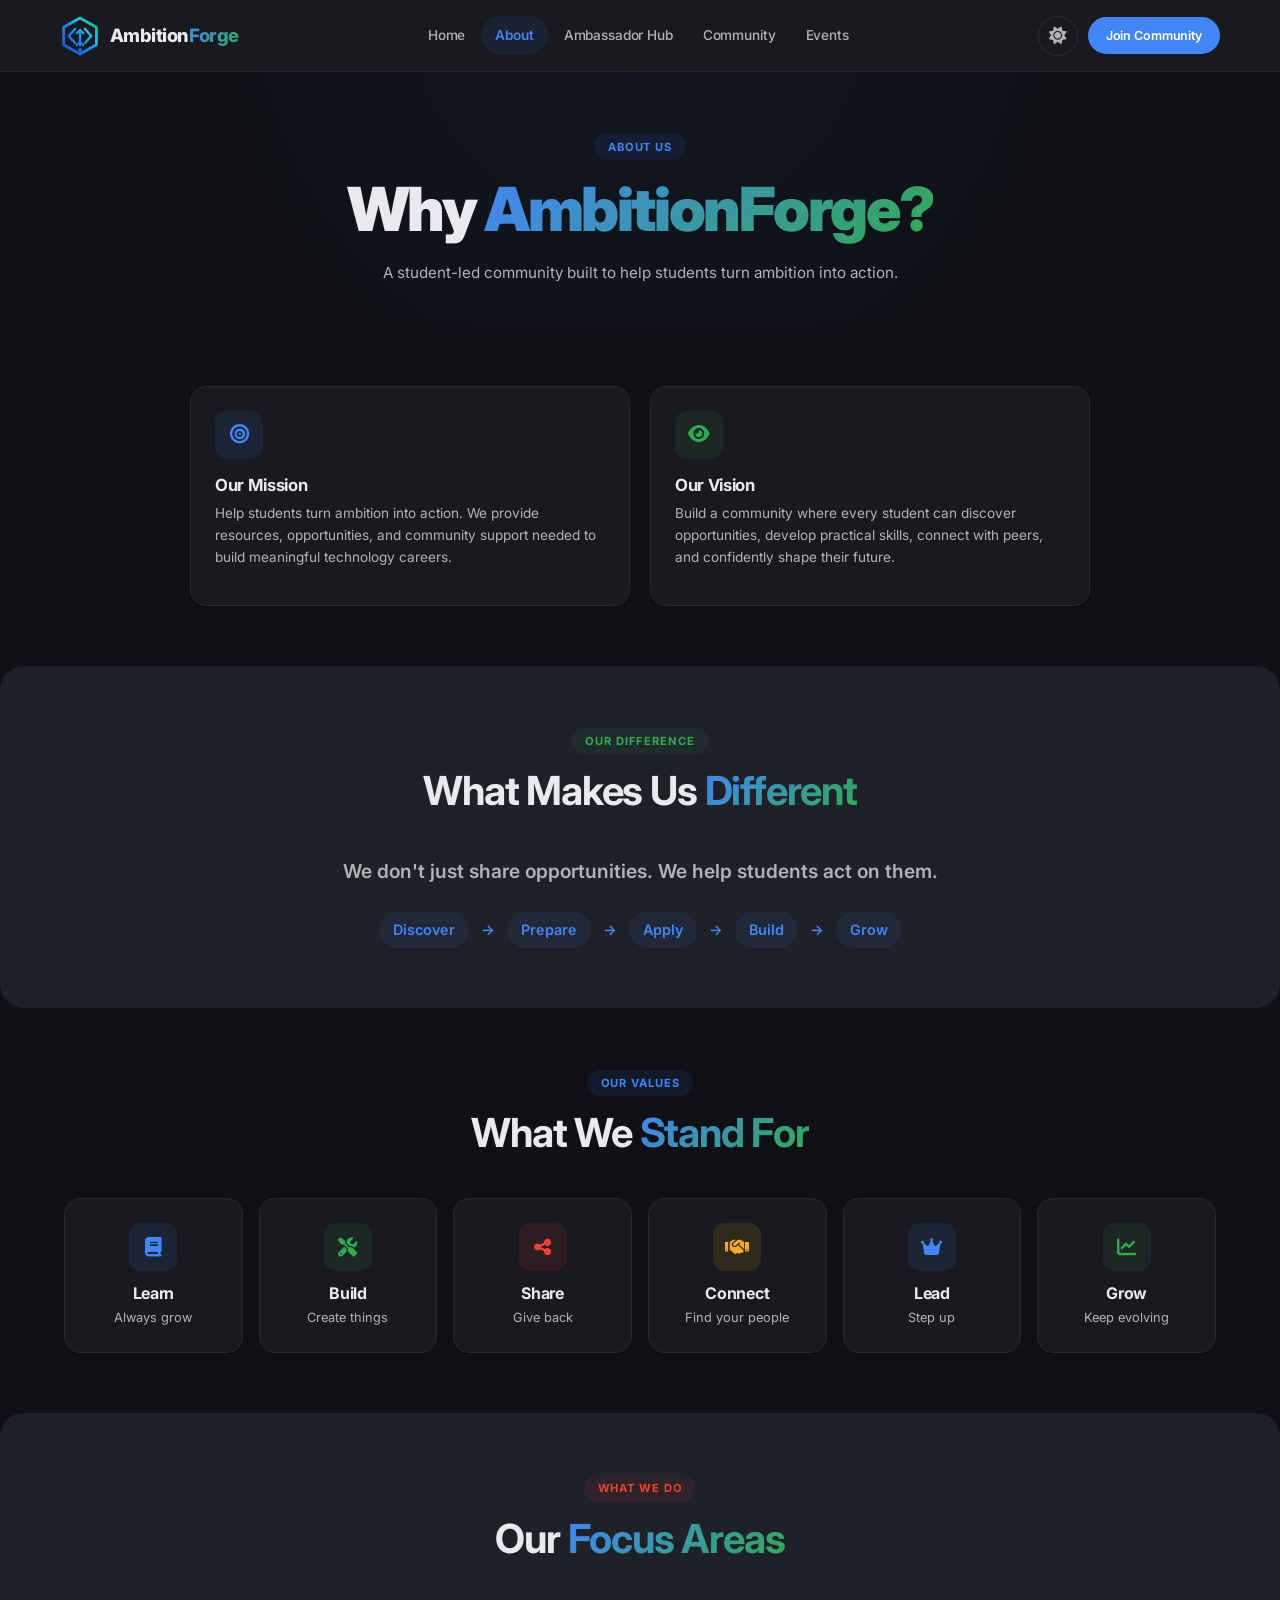
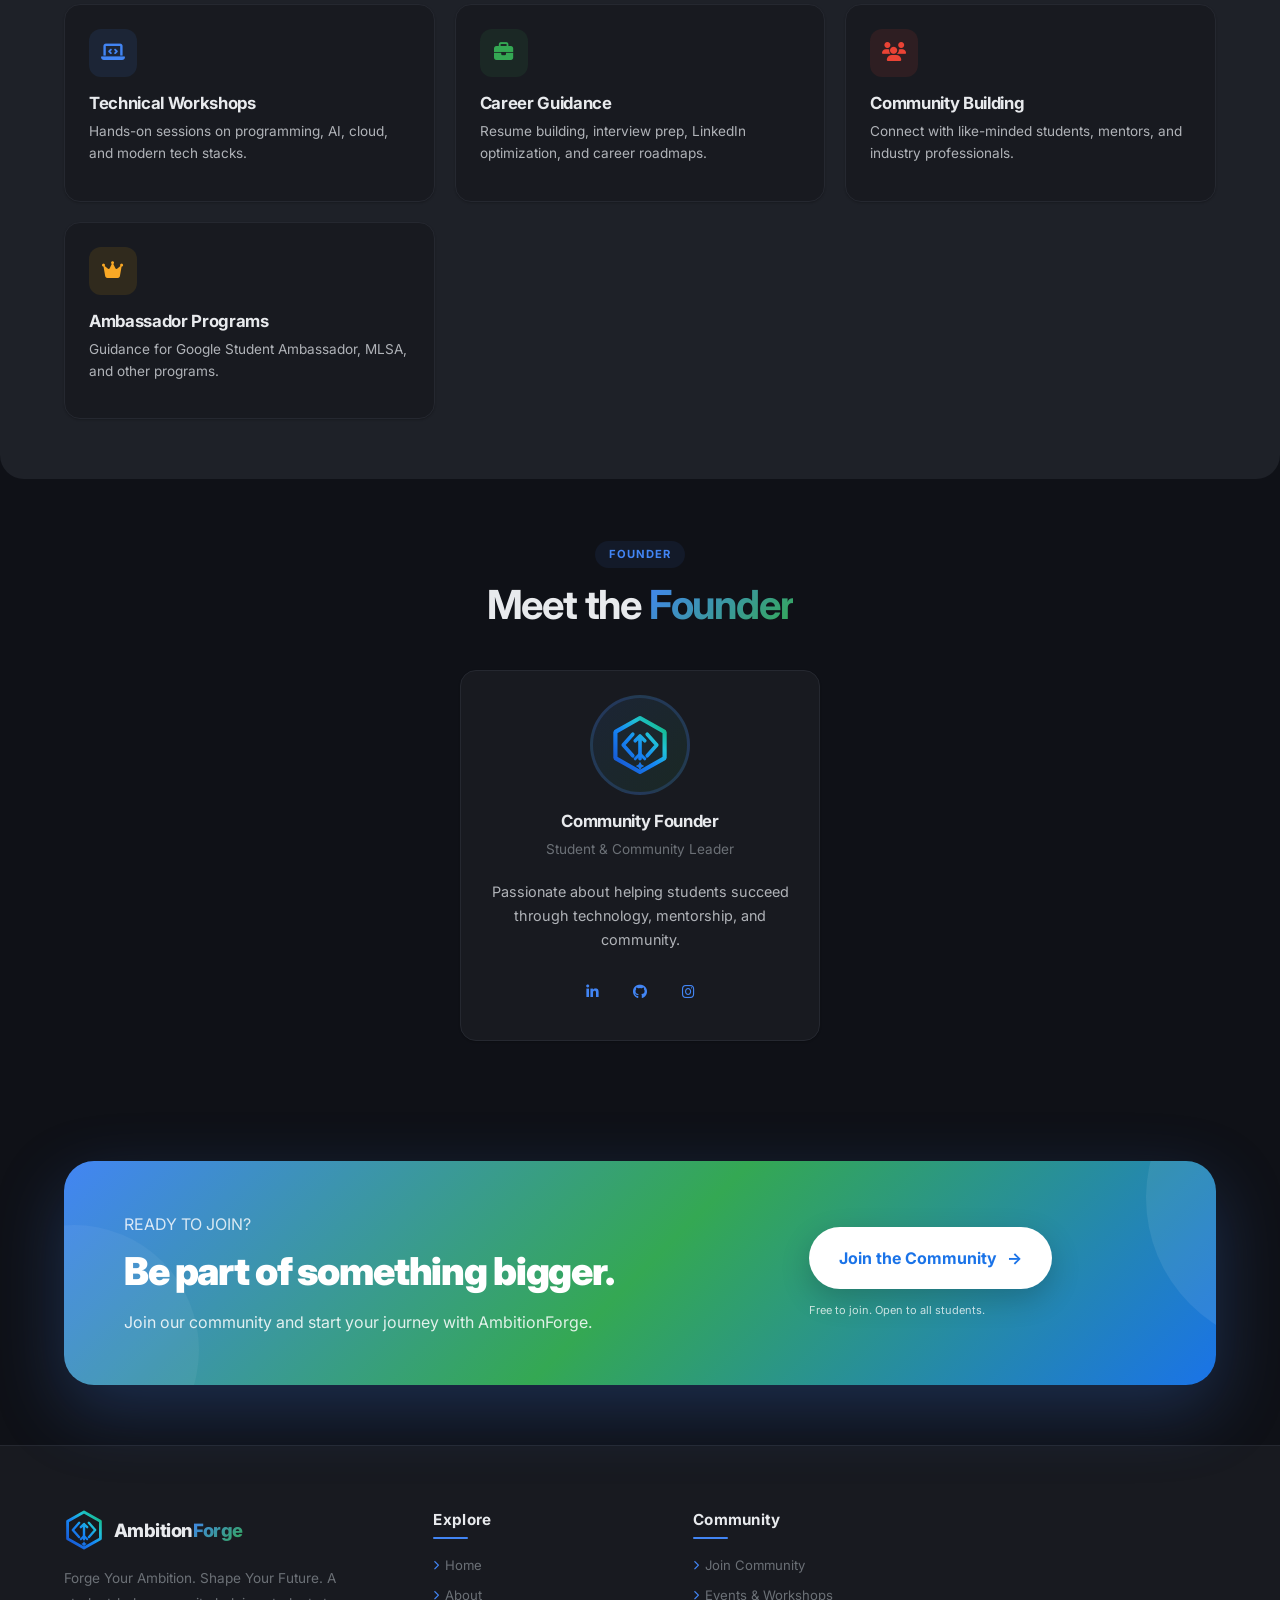
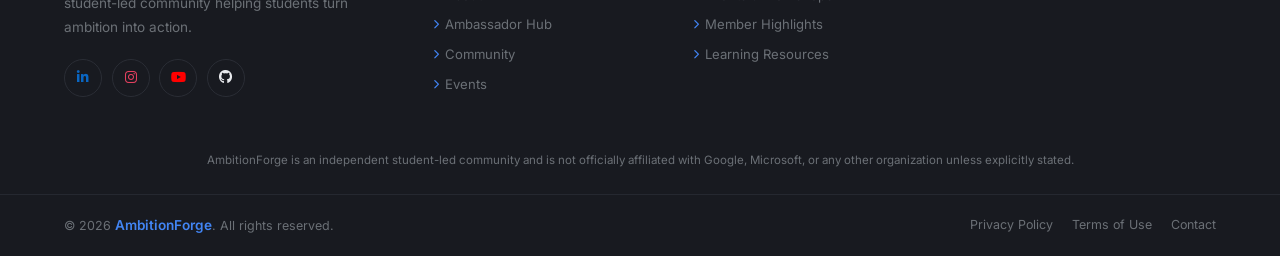
==== commit dfe27b53: "Comment out Contact Section in about.html Commented out the Contact Section in the footer." ====
--- a/about.html
+++ b/about.html
@@ -311,7 +311,7 @@
                     </ul>
                 </div>
 
-                <!-- Contact Section -->
+                <!-- Contact Section
                 <div class="footer-contact">
                     <h4>Contact</h4>
                     <ul>
@@ -328,7 +328,7 @@
                             <span>ambitionforge.com</span>
                         </li>
                     </ul>
-                </div>
+                </div> -->
             </div>
         </div>
 
@@ -375,4 +375,4 @@
     <script src="script.js"></script>
 </body>
 
-</html>+</html>
